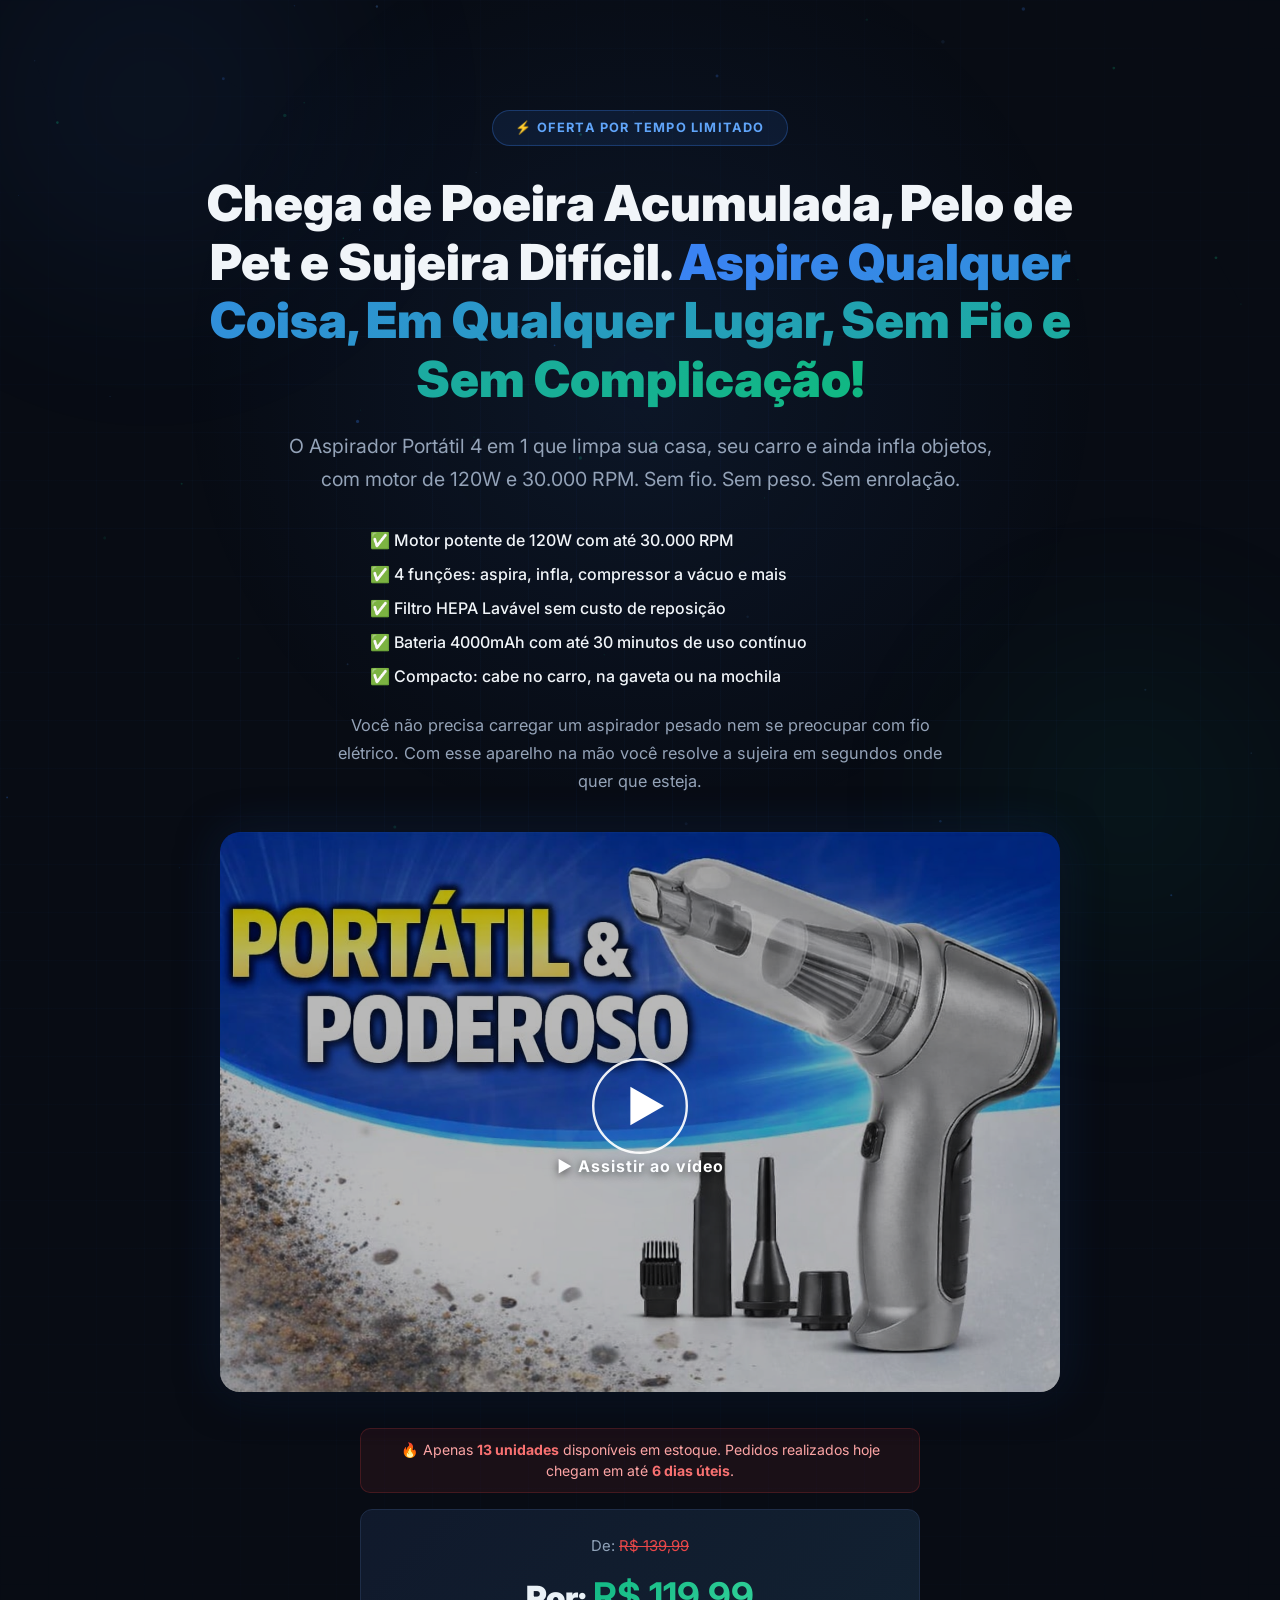
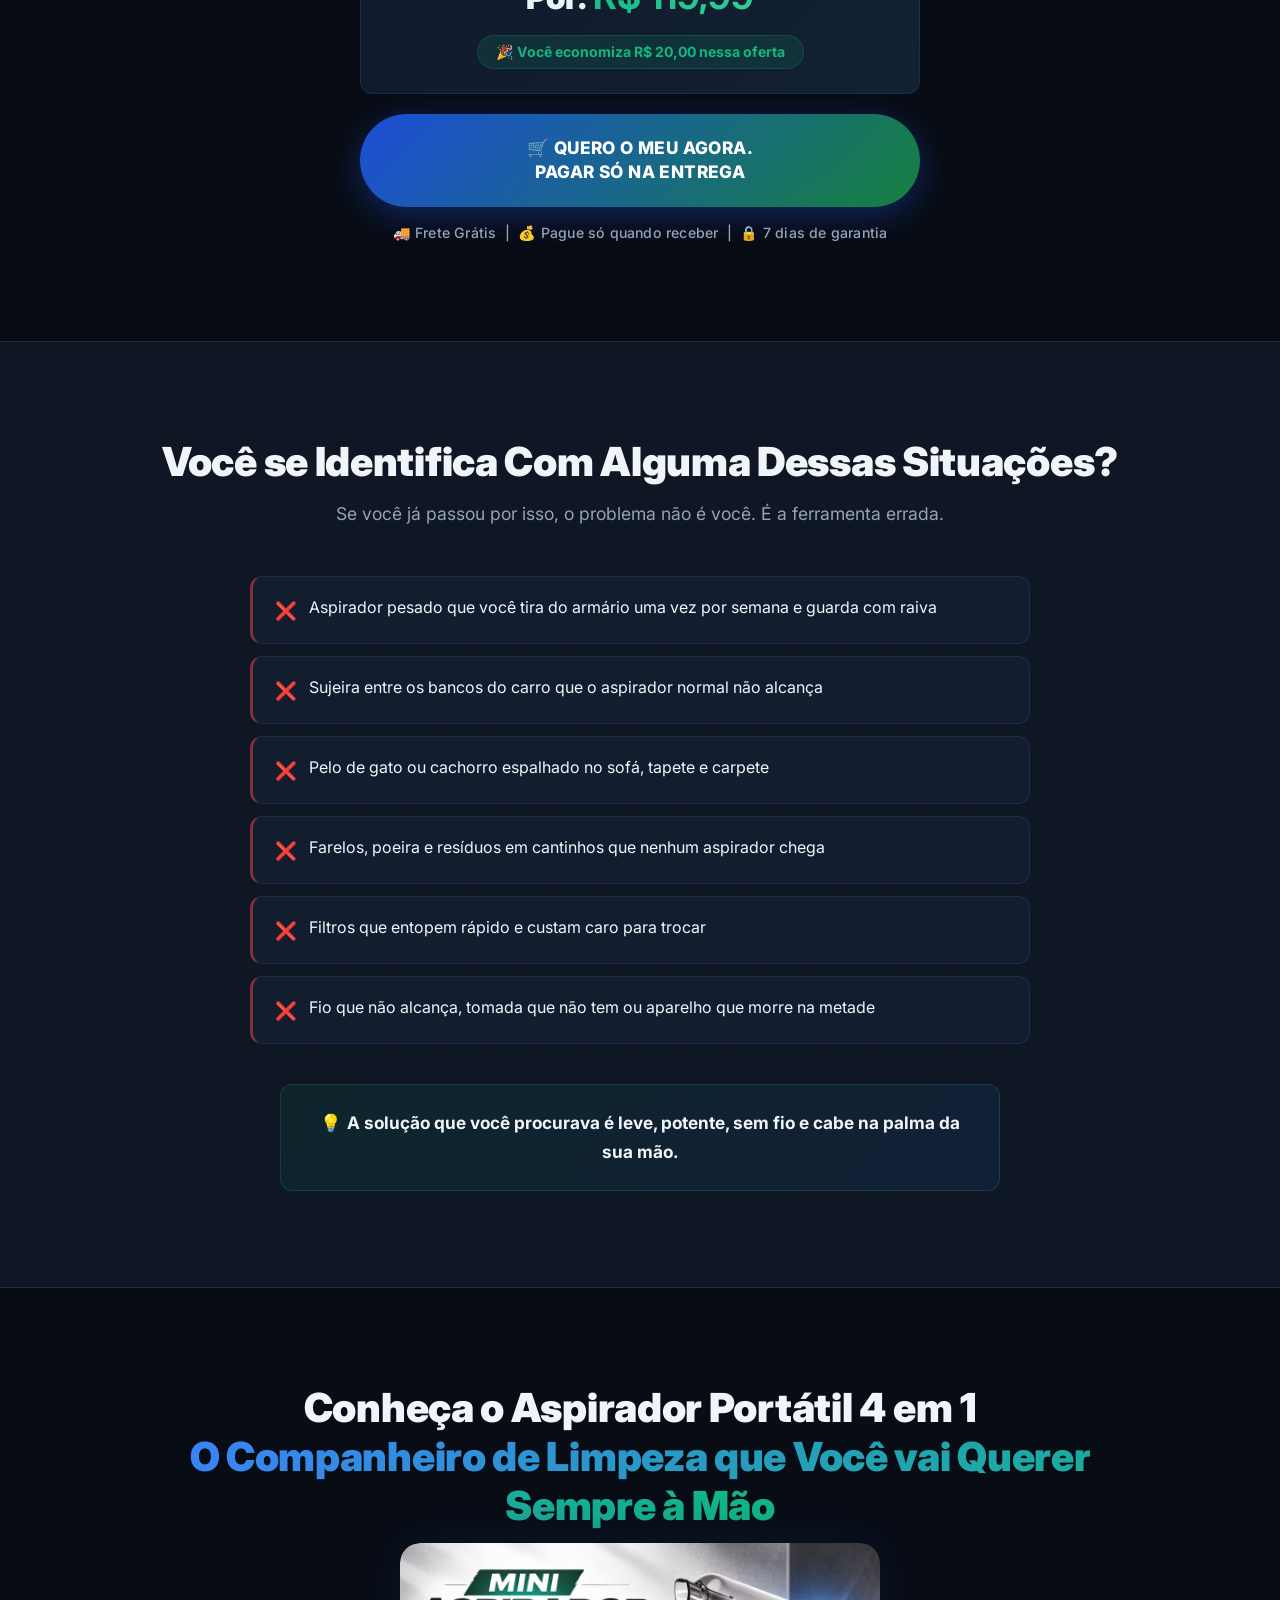
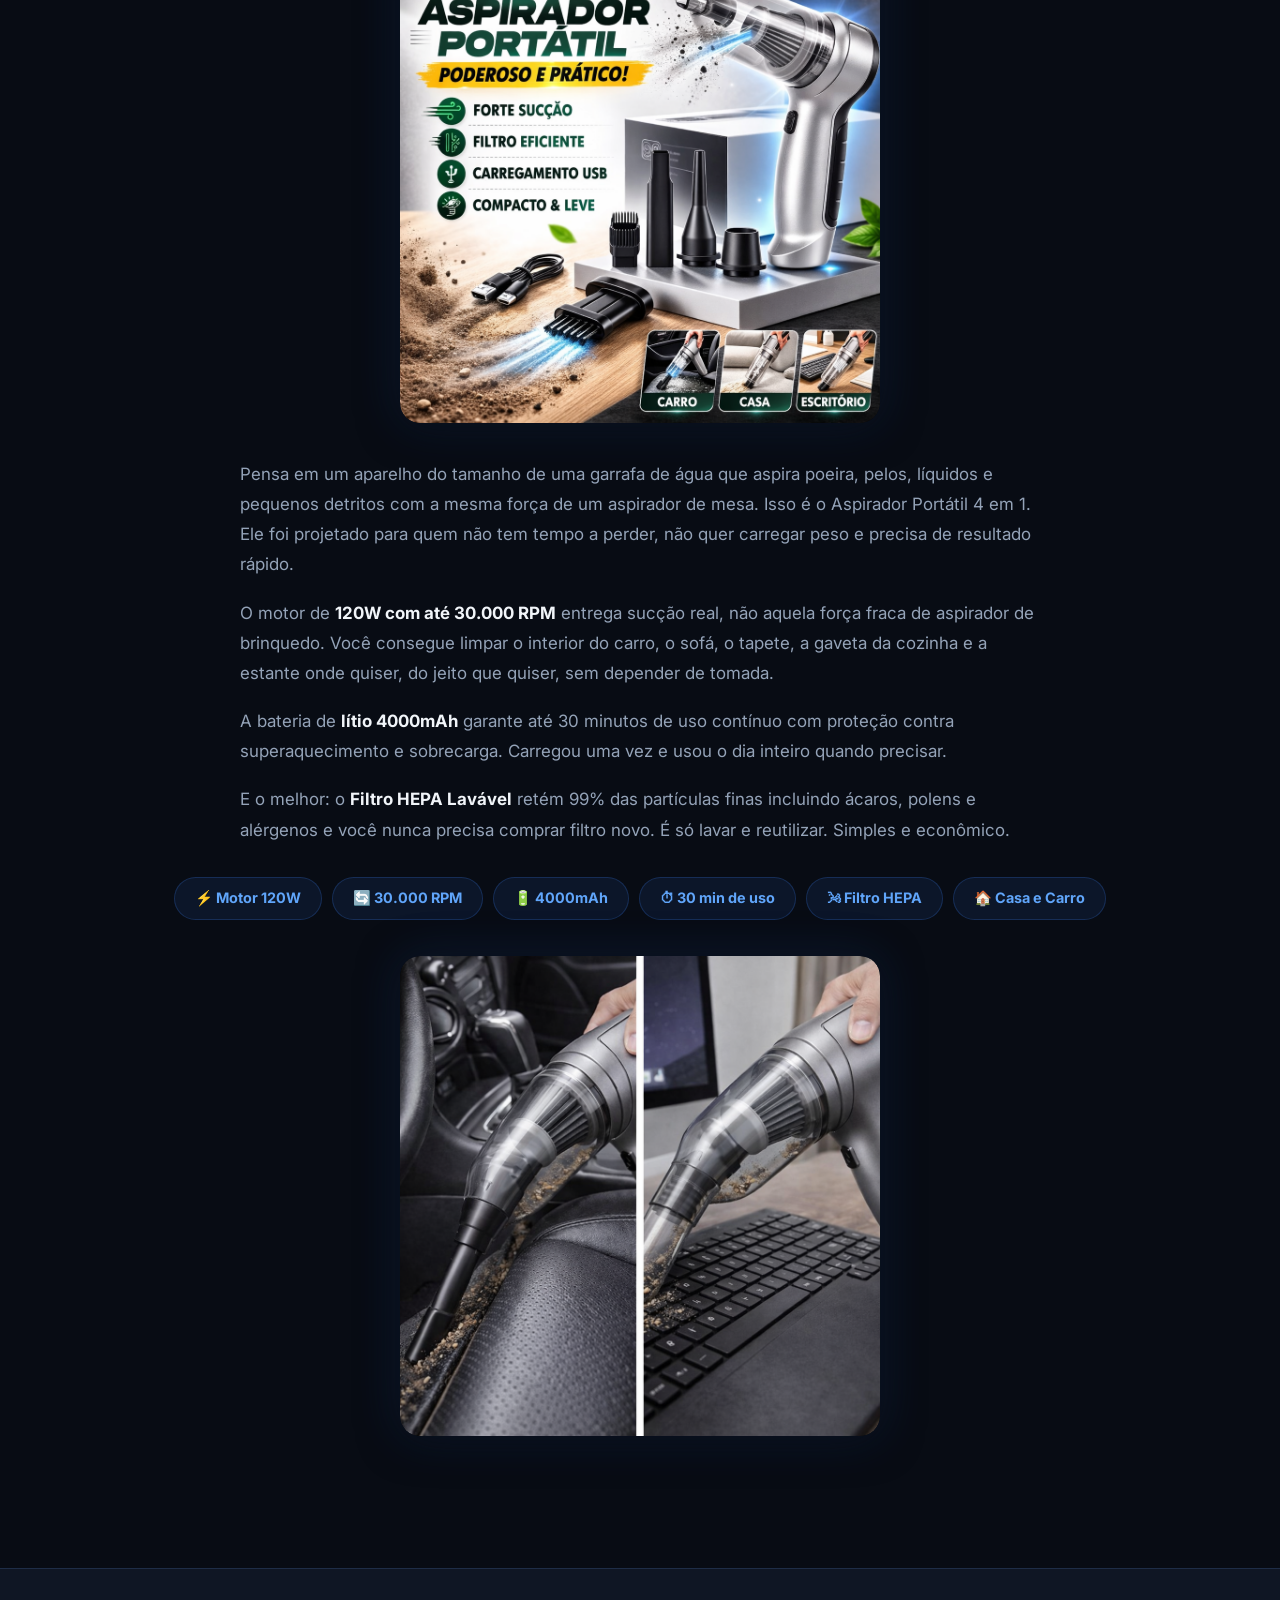
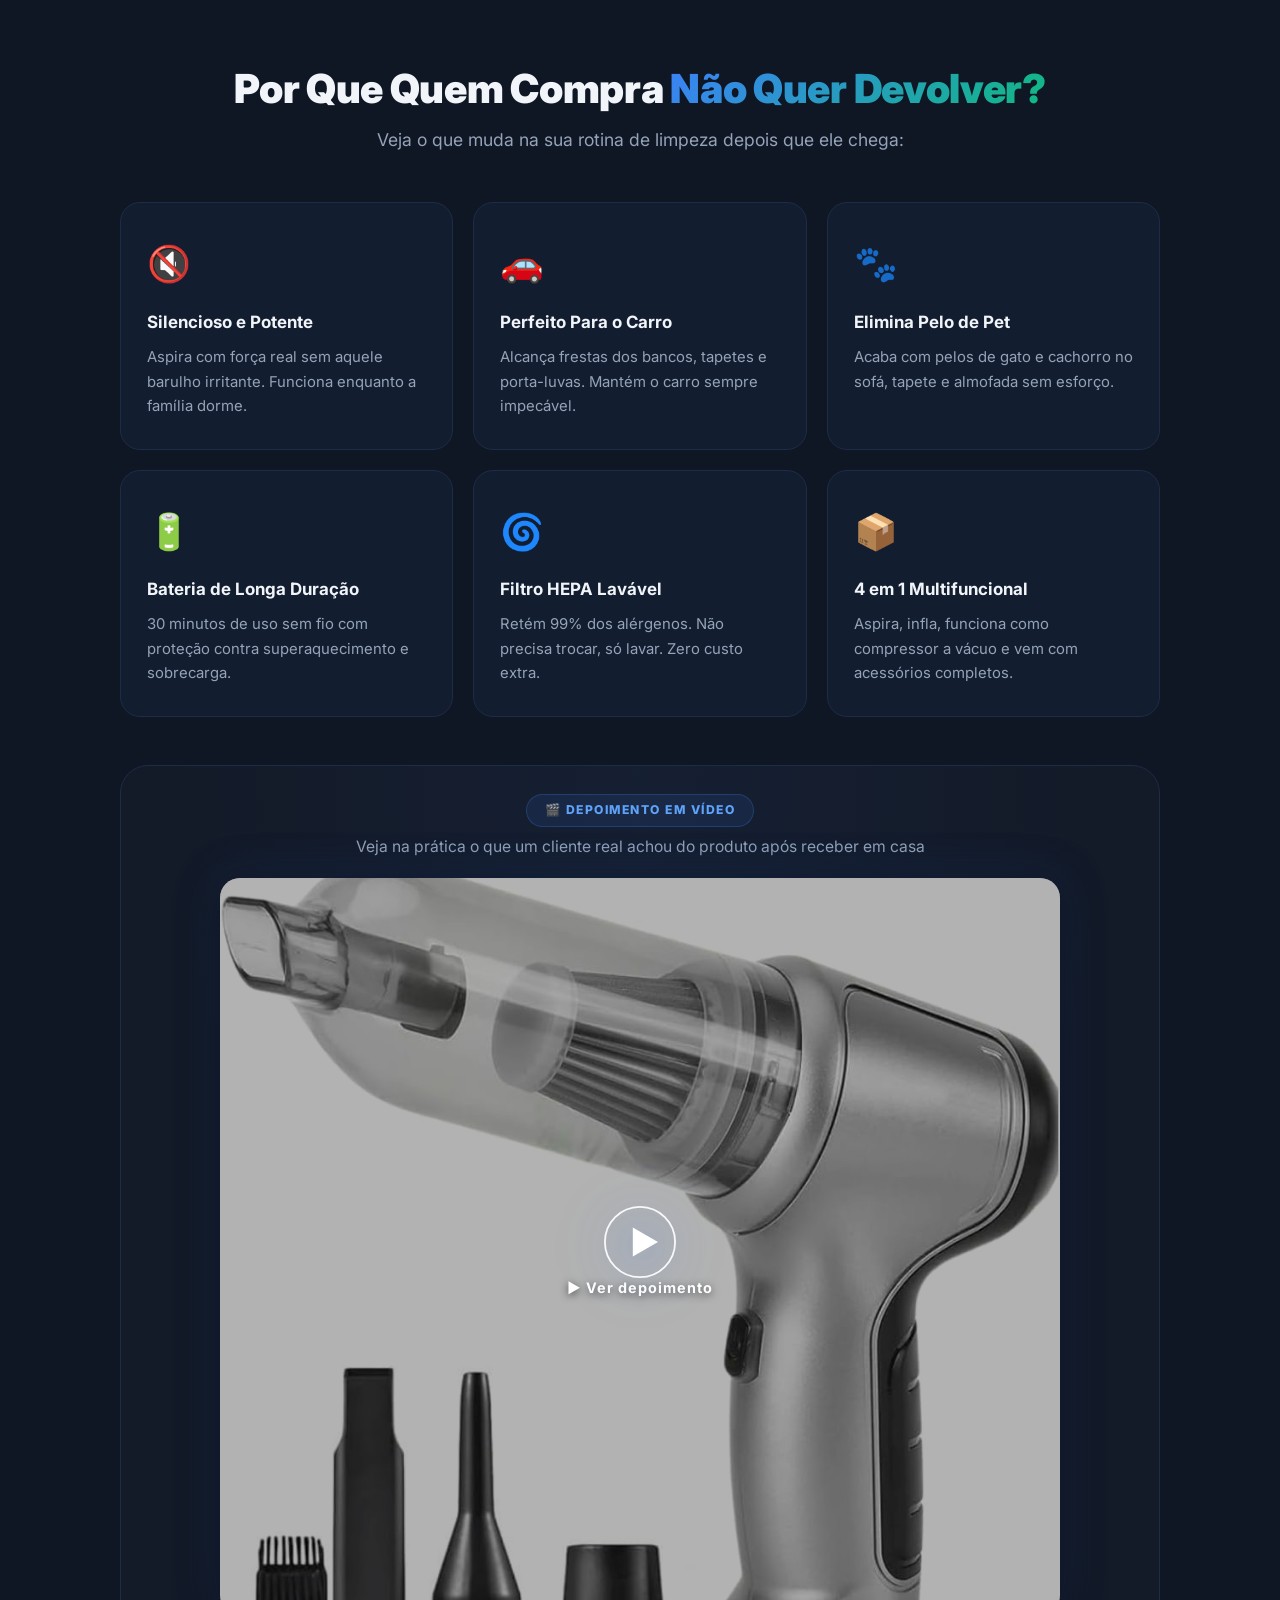
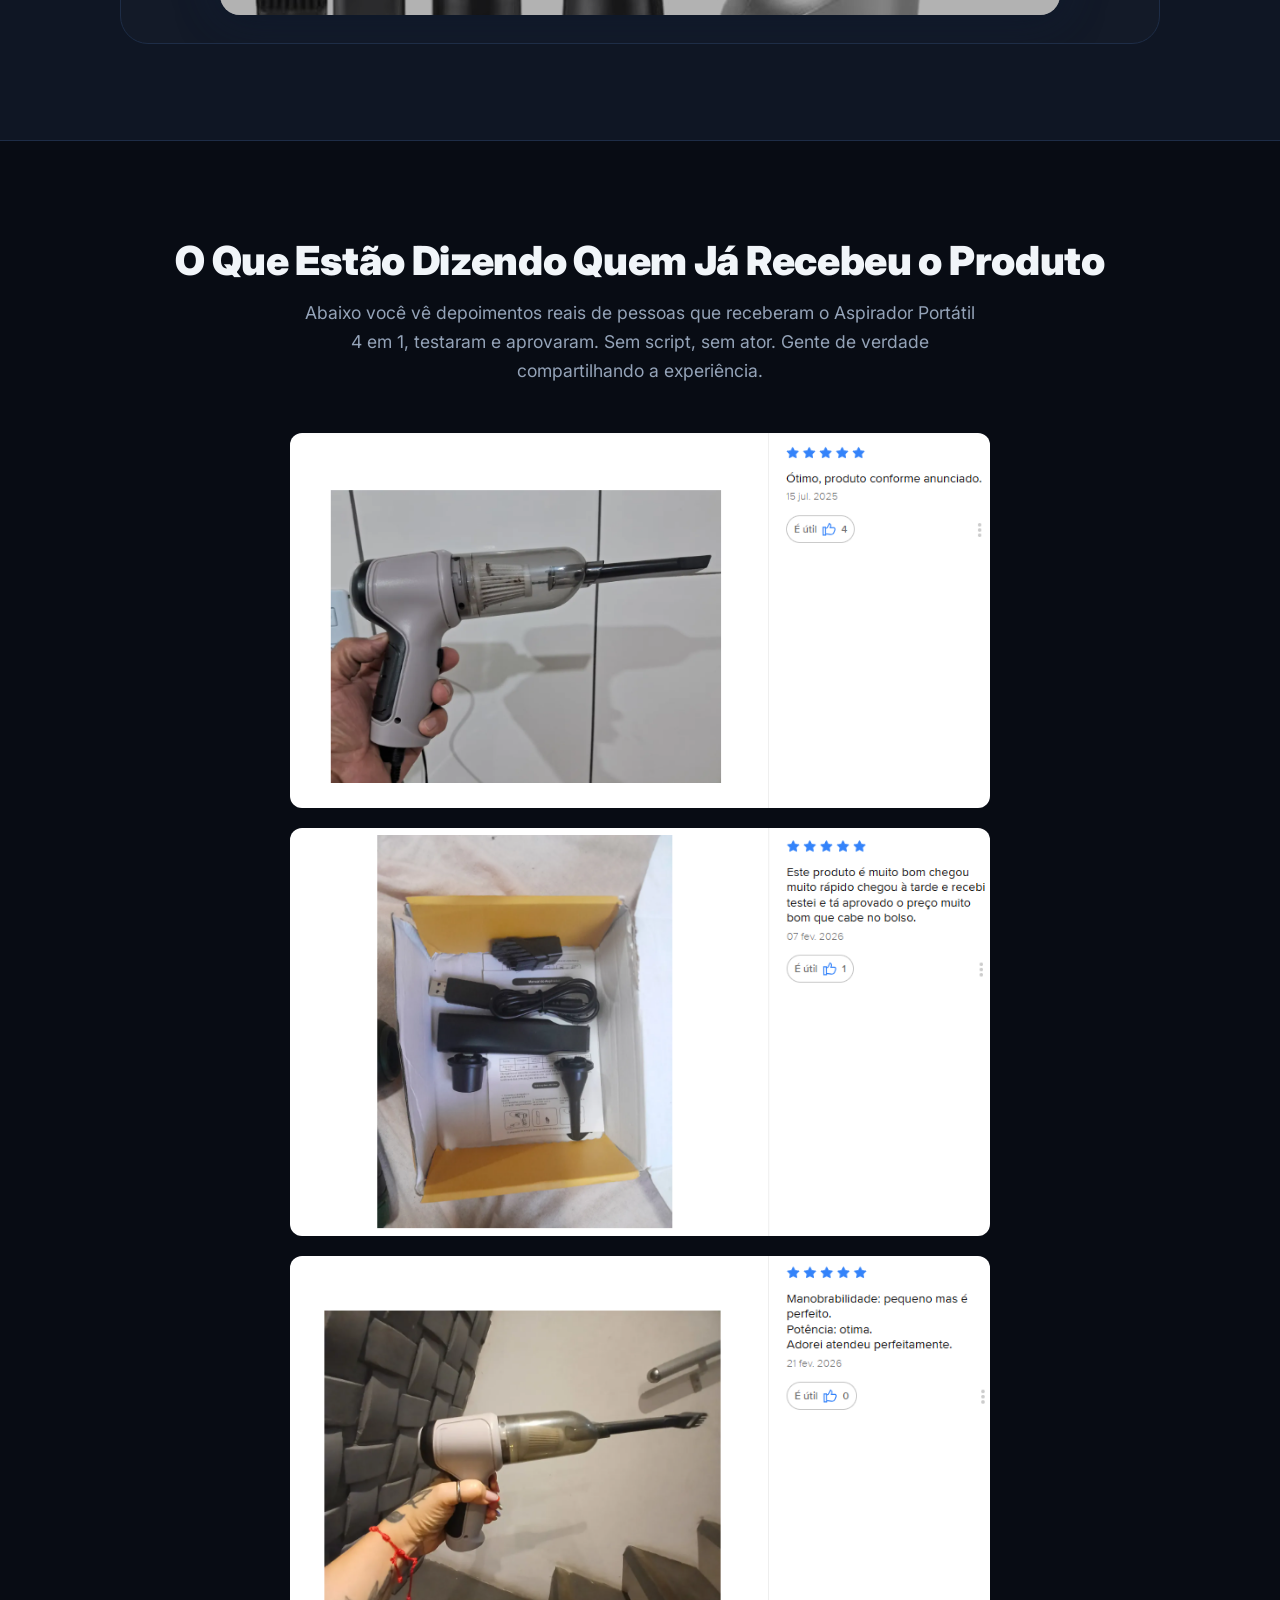
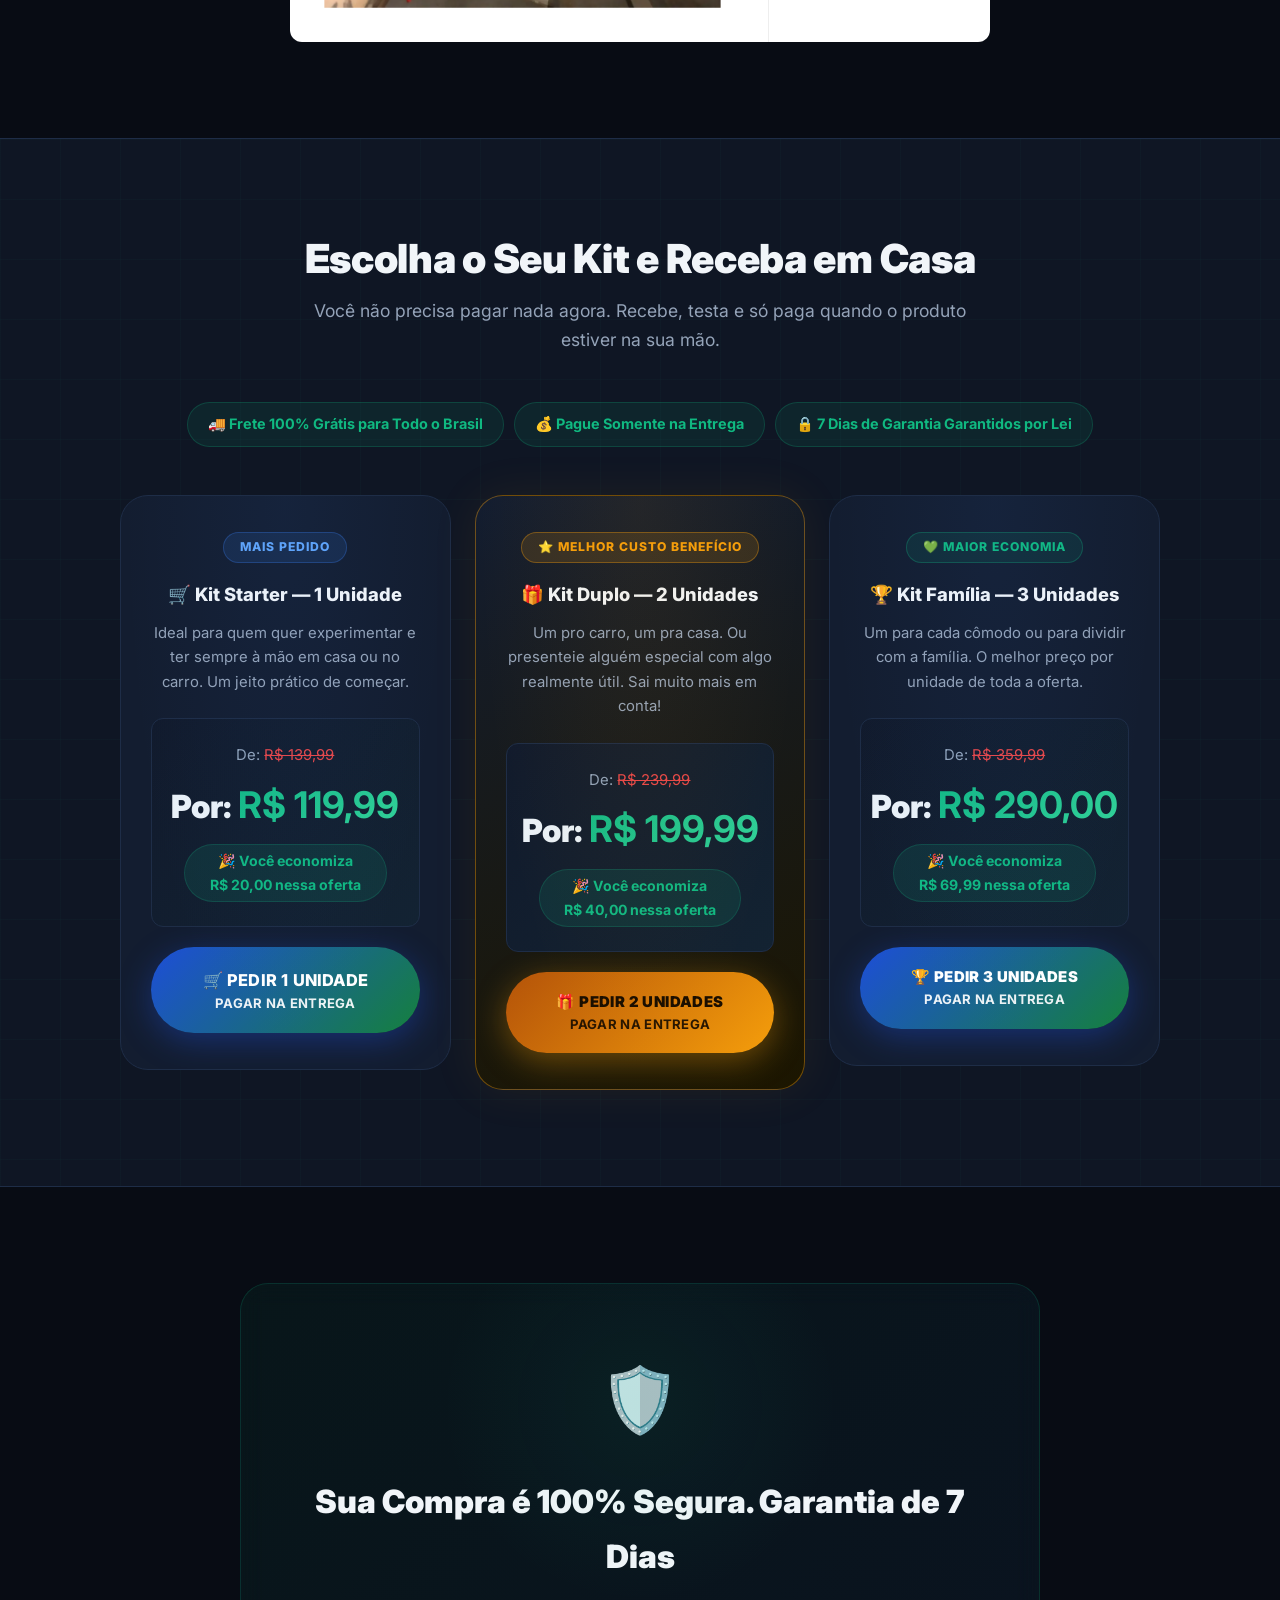
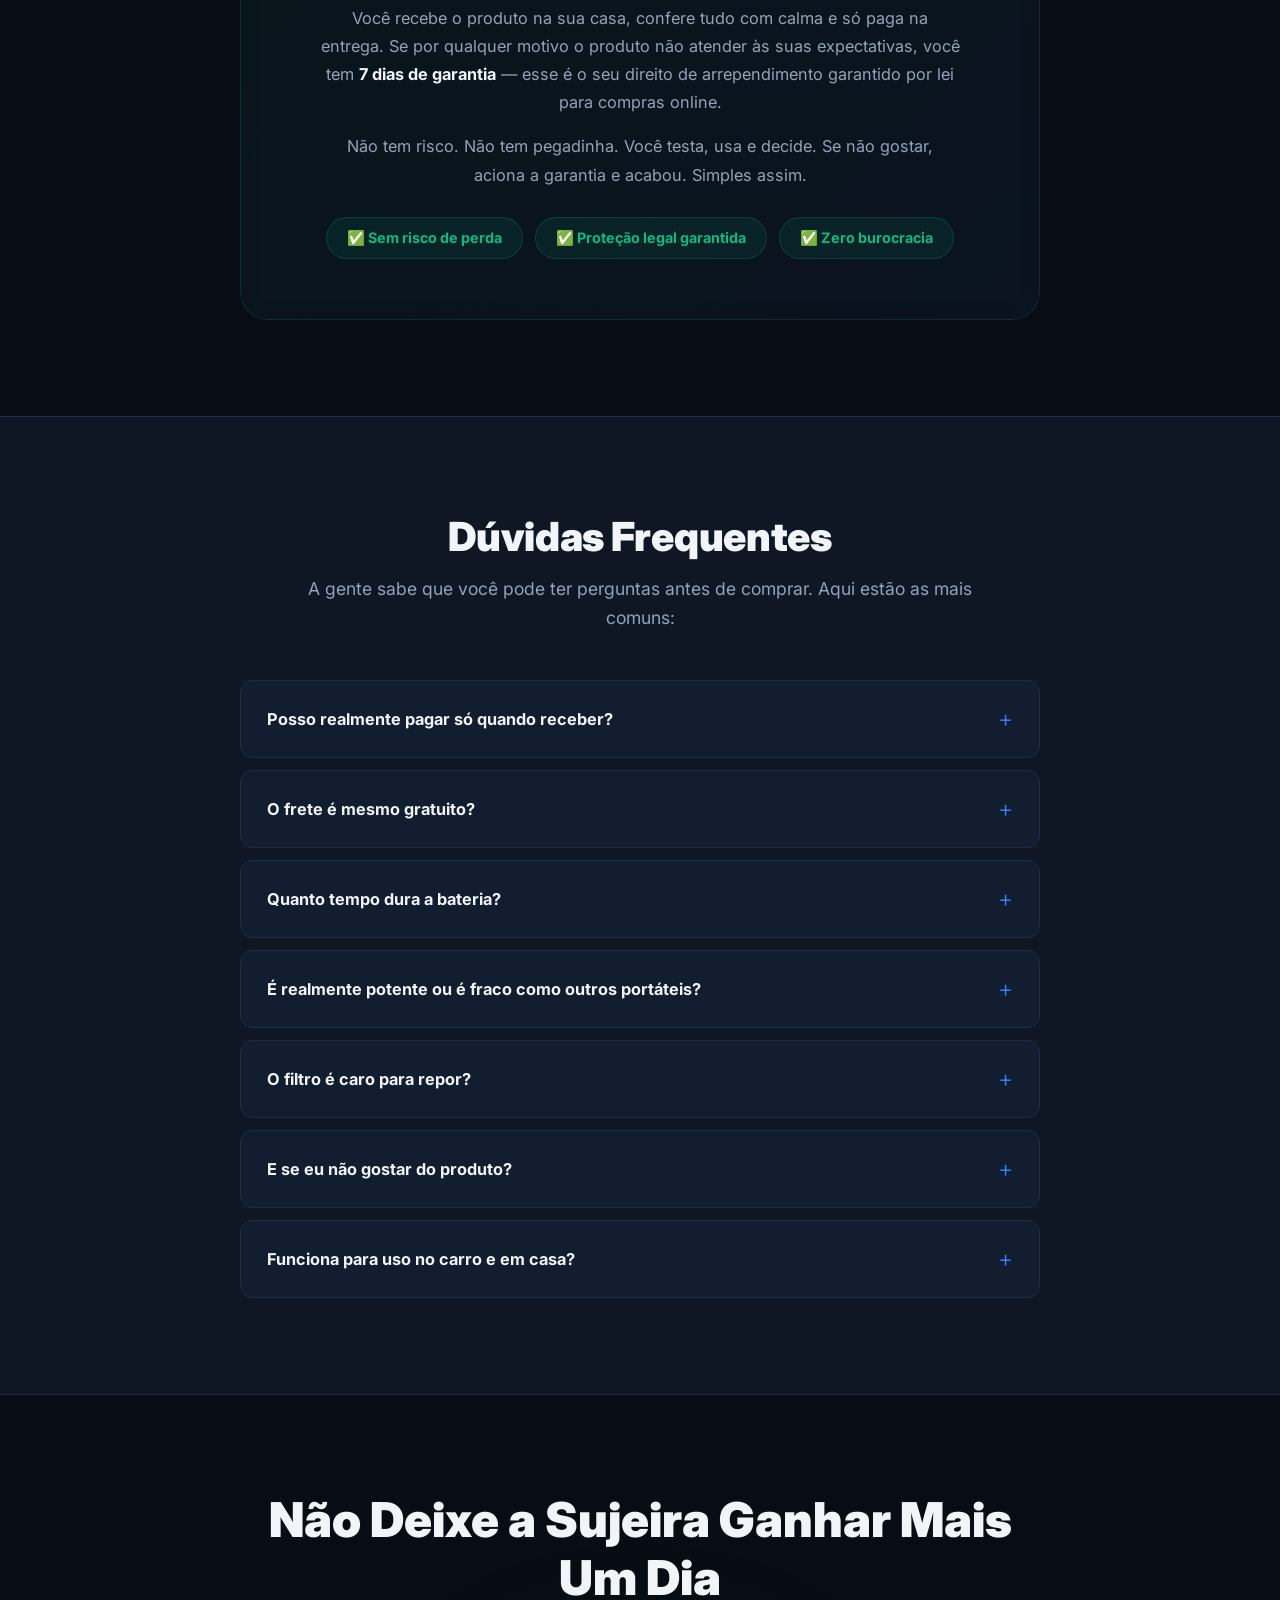
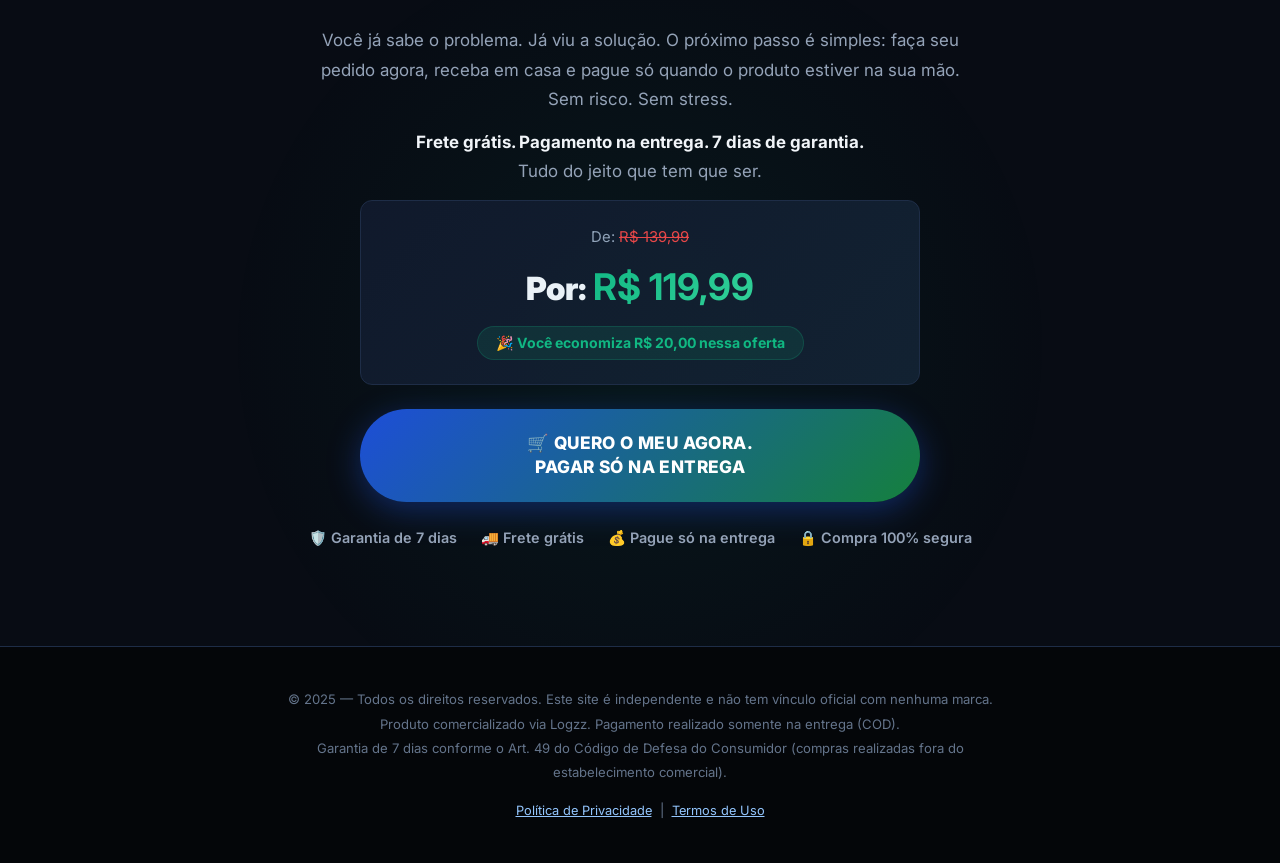
==== aspirador-portatil/index.html @ a7e35bf8 "feat: Adicionar arquivos iniciais da página de vendas" ====
﻿<!DOCTYPE html>
<html lang="pt-BR">

<head>
    <meta charset="UTF-8" />
    <meta name="viewport" content="width=device-width, initial-scale=1.0" />
    <title>Aspirador Portátil 4 em 1 | Frete Grátis + Pague na Entrega</title>
    <meta name="description"
        content="Aspirador de Pó Sem Fio Portátil 4 em 1. Motor 120W, 30.000 RPM, Filtro HEPA Lavável. Para casa e carro. Receba em casa e pague só na entrega. Frete grátis!" />
    <link rel="preconnect" href="https://fonts.googleapis.com" />
    <link rel="preconnect" href="https://fonts.gstatic.com" crossorigin />
    <link href="https://fonts.googleapis.com/css2?family=Inter:wght@400;500;600;700;800;900&display=swap"
        rel="stylesheet" />
    <link rel="stylesheet" href="style.css" />
    <style>
        /* ── PLAYER VSL ── */
        .vsl-wrapper {
            max-width: 840px;
            margin: 0 auto 36px;
            border-radius: 20px;
            overflow: hidden;
            box-shadow: 0 4px 40px rgba(0, 0, 0, 0.5), 0 0 48px rgba(59, 130, 246, 0.18);
            position: relative;
            background: #000;
        }

        .vsl-thumb {
            position: relative;
            cursor: pointer;
            display: block;
            line-height: 0;
        }

        .vsl-img {
            width: 100%;
            height: auto;
            display: block;
            transition: transform 0.4s ease, filter 0.4s ease;
        }

        .vsl-thumb:hover .vsl-img {
            transform: scale(1.015);
            filter: brightness(0.82);
        }

        .vsl-play-overlay {
            position: absolute;
            inset: 0;
            display: flex;
            flex-direction: column;
            align-items: center;
            justify-content: center;
            gap: 12px;
            background: rgba(0, 0, 0, 0.28);
            transition: background 0.3s;
        }

        .vsl-thumb:hover .vsl-play-overlay {
            background: rgba(0, 0, 0, 0.42);
        }

        .vsl-play-btn {
            width: clamp(64px, 12vw, 96px);
            height: clamp(64px, 12vw, 96px);
            filter: drop-shadow(0 4px 24px rgba(59, 130, 246, 0.6));
            animation: playpulse 2.2s ease-in-out infinite;
            transition: transform 0.25s;
        }

        .vsl-thumb:hover .vsl-play-btn {
            transform: scale(1.12);
        }

        @keyframes playpulse {

            0%,
            100% {
                filter: drop-shadow(0 4px 24px rgba(59, 130, 246, 0.55));
            }

            50% {
                filter: drop-shadow(0 4px 40px rgba(59, 130, 246, 0.9));
            }
        }

        .vsl-play-label {
            font-family: 'Inter', sans-serif;
            font-size: clamp(0.82rem, 2vw, 1rem);
            font-weight: 700;
            color: #fff;
            letter-spacing: 1px;
            text-shadow: 0 2px 8px rgba(0, 0, 0, 0.6);
        }

        .vsl-frame {
            position: relative;
            width: 100%;
            padding-top: 56.25%;
            /* 16:9 */
            background: #000;
        }

        .vsl-frame iframe {
            position: absolute;
            inset: 0;
            width: 100%;
            height: 100%;
            border: 0;
        }
    </style>
</head>

<body>

    <!-- Canvas de partículas (efeito futurista) -->
    <canvas id="particles-canvas"></canvas>

    <div class="glow-line glow-line-1"></div>
    <div class="glow-line glow-line-2"></div>

    <!-- ================================================
       SEÇÃO 1 — HERO
  ================================================ -->
    <section class="hero" id="hero">
        <div class="container">

            <div class="hero-badge">⚡ Oferta por tempo limitado</div>

            <h1 class="hero-headline">
                Chega de Poeira Acumulada, Pelo de Pet e Sujeira Difícil.
                <span class="highlight">Aspire Qualquer Coisa, Em Qualquer Lugar, Sem Fio e Sem Complicação!</span>
            </h1>

            <h2 class="hero-subheadline">
                O Aspirador Portátil 4 em 1 que limpa sua casa, seu carro e ainda infla objetos, com motor de 120W e
                30.000 RPM. Sem fio. Sem peso. Sem enrolação.
            </h2>

            <ul class="hero-bullets">
                <li>✅ Motor potente de 120W com até 30.000 RPM</li>
                <li>✅ 4 funções: aspira, infla, compressor a vácuo e mais</li>
                <li>✅ Filtro HEPA Lavável sem custo de reposição</li>
                <li>✅ Bateria 4000mAh com até 30 minutos de uso contínuo</li>
                <li>✅ Compacto: cabe no carro, na gaveta ou na mochila</li>
            </ul>

            <p class="hero-text">
                Você não precisa carregar um aspirador pesado nem se preocupar com fio elétrico. Com esse aparelho na
                mão você resolve a sujeira em segundos onde quer que esteja.
            </p>

            <!-- ▼ QUADRANTE 1 — VÍDEO DE VENDAS (VSL) -->
            <div class="vsl-wrapper" id="video-vsl">
                <div class="vsl-thumb" id="vsl-thumb" onclick="playVSL()" role="button"
                    aria-label="Assistir ao vídeo do produto">
                    <img src="imagens e videos/THUMBNAIL 01.png" alt="Aspirador Portátil 4 em 1 — Portátil e Poderoso"
                        class="vsl-img" />
                    <div class="vsl-play-overlay">
                        <div class="vsl-play-btn">
                            <svg viewBox="0 0 80 80" fill="none" xmlns="http://www.w3.org/2000/svg">
                                <circle cx="40" cy="40" r="39" stroke="white" stroke-width="2" opacity="0.92" />
                                <polygon points="32,24 60,40 32,56" fill="white" />
                            </svg>
                        </div>
                        <div class="vsl-play-label">▶ Assistir ao vídeo</div>
                    </div>
                </div>
                <div class="vsl-frame" id="vsl-frame" style="display:none;"></div>
            </div>

            <!-- Bloco de preço Hero -->
            <div class="price-block" id="price-hero">
                <div class="price-old">De: <s>R$ 139,99</s></div>
                <div class="price-current">Por: <strong>R$ 119,99</strong></div>
                <div class="price-savings">🎉 Você economiza R$ 20,00 nessa oferta</div>
            </div>

            <div class="cta-group">
                <a href="#secao-oferta" class="btn btn-primary btn-hero" id="btn-hero-1un">
                    🛒 QUERO O MEU AGORA.<br>PAGAR SÓ NA ENTREGA
                </a>
                <div class="trust-line">🚚 Frete Grátis &nbsp;|&nbsp; 💰 Pague só quando receber &nbsp;|&nbsp; 🔒 7 dias
                    de garantia</div>
            </div>

        </div>
    </section>

    <!-- ================================================
       SEÇÃO 2 — DOR
  ================================================ -->
    <section class="pain-section" id="secao-dor">
        <div class="container">
            <h2 class="section-title">Você se Identifica Com Alguma Dessas Situações?</h2>
            <p class="section-subtitle">Se você já passou por isso, o problema não é você. É a ferramenta errada.</p>

            <ul class="pain-list">
                <li><span class="pain-x">❌</span> Aspirador pesado que você tira do armário uma vez por semana e guarda
                    com raiva</li>
                <li><span class="pain-x">❌</span> Sujeira entre os bancos do carro que o aspirador normal não alcança
                </li>
                <li><span class="pain-x">❌</span> Pelo de gato ou cachorro espalhado no sofá, tapete e carpete</li>
                <li><span class="pain-x">❌</span> Farelos, poeira e resíduos em cantinhos que nenhum aspirador chega
                </li>
                <li><span class="pain-x">❌</span> Filtros que entopem rápido e custam caro para trocar</li>
                <li><span class="pain-x">❌</span> Fio que não alcança, tomada que não tem ou aparelho que morre na
                    metade</li>
            </ul>

            <div class="pain-transition">
                <p>💡 <strong>A solução que você procurava é leve, potente, sem fio e cabe na palma da sua mão.</strong>
                </p>
            </div>
        </div>
    </section>

    <!-- ================================================
       SEÇÃO 3 — APRESENTAÇÃO DO PRODUTO
  ================================================ -->
    <section class="product-section" id="secao-produto">
        <div class="container">
            <h2 class="section-title">Conheça o Aspirador Portátil 4 em 1<br><span class="highlight">O Companheiro de
                    Limpeza que Você vai Querer Sempre à Mão</span></h2>

            <!-- ▼ QUADRANTE 2 — FOTO PRINCIPAL DO PRODUTO -->
            <div id="foto-produto-principal" class="q2-wrap">
                <img src="imagens e videos/Apresentação.png" alt="Mini Aspirador Portátil 4 em 1 — Poderoso e Prático"
                    class="q2-img" />
            </div>

            <div class="product-copy">
                <p>Pensa em um aparelho do tamanho de uma garrafa de água que aspira poeira, pelos, líquidos e pequenos
                    detritos com a mesma força de um aspirador de mesa. Isso é o Aspirador Portátil 4 em 1. Ele foi
                    projetado para quem não tem tempo a perder, não quer carregar peso e precisa de resultado rápido.
                </p>
                <p>O motor de <strong>120W com até 30.000 RPM</strong> entrega sucção real, não aquela força fraca de
                    aspirador de brinquedo. Você consegue limpar o interior do carro, o sofá, o tapete, a gaveta da
                    cozinha e a estante onde quiser, do jeito que quiser, sem depender de tomada.</p>
                <p>A bateria de <strong>lítio 4000mAh</strong> garante até 30 minutos de uso contínuo com proteção
                    contra superaquecimento e sobrecarga. Carregou uma vez e usou o dia inteiro quando precisar.</p>
                <p>E o melhor: o <strong>Filtro HEPA Lavável</strong> retém 99% das partículas finas incluindo ácaros,
                    polens e alérgenos e você nunca precisa comprar filtro novo. É só lavar e reutilizar. Simples e
                    econômico.</p>

                <div class="tech-pills">
                    <div class="pill">⚡ Motor 120W</div>
                    <div class="pill">🔄 30.000 RPM</div>
                    <div class="pill">🔋 4000mAh</div>
                    <div class="pill">⏱ 30 min de uso</div>
                    <div class="pill">🌬 Filtro HEPA</div>
                    <div class="pill">🏠 Casa e Carro</div>
                </div>

                <!-- ▼ QUADRANTE 3 — FOTO LIFESTYLE -->
                <div id="foto-lifestyle" class="q2-wrap" style="margin-top:36px;">
                    <img src="imagens e videos/LIMPEZA 2.png"
                        alt="Aspirador Portátil 4 em 1 em uso — Limpeza fácil em casa e no carro" class="q2-img" />
                </div>
            </div>
        </div>
    </section>

    <!-- ================================================
       SEÇÃO 4 — BENEFÍCIOS EM CARDS
  ================================================ -->
    <section class="benefits-section" id="secao-beneficios">
        <div class="container">
            <h2 class="section-title">Por Que Quem Compra <span class="highlight">Não Quer Devolver?</span></h2>
            <p class="section-subtitle">Veja o que muda na sua rotina de limpeza depois que ele chega:</p>

            <div class="benefits-grid">
                <div class="benefit-card">
                    <div class="benefit-icon">🔇</div>
                    <h3>Silencioso e Potente</h3>
                    <p>Aspira com força real sem aquele barulho irritante. Funciona enquanto a família dorme.</p>
                </div>
                <div class="benefit-card">
                    <div class="benefit-icon">🚗</div>
                    <h3>Perfeito Para o Carro</h3>
                    <p>Alcança frestas dos bancos, tapetes e porta-luvas. Mantém o carro sempre impecável.</p>
                </div>
                <div class="benefit-card">
                    <div class="benefit-icon">🐾</div>
                    <h3>Elimina Pelo de Pet</h3>
                    <p>Acaba com pelos de gato e cachorro no sofá, tapete e almofada sem esforço.</p>
                </div>
                <div class="benefit-card">
                    <div class="benefit-icon">🔋</div>
                    <h3>Bateria de Longa Duração</h3>
                    <p>30 minutos de uso sem fio com proteção contra superaquecimento e sobrecarga.</p>
                </div>
                <div class="benefit-card">
                    <div class="benefit-icon">🌀</div>
                    <h3>Filtro HEPA Lavável</h3>
                    <p>Retém 99% dos alérgenos. Não precisa trocar, só lavar. Zero custo extra.</p>
                </div>
                <div class="benefit-card">
                    <div class="benefit-icon">📦</div>
                    <h3>4 em 1 Multifuncional</h3>
                    <p>Aspira, infla, funciona como compressor a vácuo e vem com acessórios completos.</p>
                </div>
            </div>

            <!-- ▼ QUADRANTE 4 — VÍDEO DE DEPOIMENTO DE CLIENTE -->
            <div class="depo-video-wrapper" id="depoimento-video" style="text-align:center;">
                <div class="depo-video-label"
                    style="display:flex;flex-direction:column;align-items:center;text-align:center;margin-bottom:20px;gap:8px;">
                    <span class="depo-video-tag">🎬 DEPOIMENTO EM VÍDEO</span>
                    <p style="text-align:center;margin:0;">Veja na prática o que um cliente real achou do produto após
                        receber em casa</p>
                </div>
                <!-- Depoimento em vídeo — YouTube Shorts ho_nypXlC_c -->
                <div class="depo-frame-wrap" id="depo-frame-wrap" style="padding-top:75%;">
                    <!-- Thumbnail clicável — posicionada em absolute para preencher o padding-top:56.25% -->
                    <div id="depo-thumb" onclick="playDepoVideo()"
                        style="position:absolute;inset:0;cursor:pointer;line-height:0;">
                        <img src="imagens e videos/aspirador.jpg"
                            alt="Assistir depoimento de cliente — Aspirador Portátil 4 em 1"
                            style="width:100%;height:100%;object-fit:cover;object-position:50% 30%;display:block;" />
                        <div
                            style="position:absolute;inset:0;display:flex;flex-direction:column;align-items:center;justify-content:center;gap:10px;background:rgba(0,0,0,0.30);">
                            <svg width="72" height="72" viewBox="0 0 80 80" fill="none"
                                xmlns="http://www.w3.org/2000/svg"
                                style="filter:drop-shadow(0 4px 24px rgba(59,130,246,0.7));animation:playpulse 2.2s ease-in-out infinite;">
                                <circle cx="40" cy="40" r="39" stroke="white" stroke-width="2" opacity="0.92" />
                                <polygon points="32,24 60,40 32,56" fill="white" />
                            </svg>
                            <span
                                style="font-family:'Inter',sans-serif;font-size:0.9rem;font-weight:700;color:#fff;letter-spacing:1px;text-shadow:0 2px 8px rgba(0,0,0,0.6);">▶
                                Ver depoimento</span>
                        </div>
                    </div>
                    <!-- iframe oculto até clicar -->
                    <iframe id="depo-iframe" src="" title="Depoimento de cliente — Aspirador Portátil 4 em 1"
                        allow="accelerometer; autoplay; clipboard-write; encrypted-media; gyroscope; picture-in-picture"
                        allowfullscreen
                        style="position:absolute;inset:0;width:100%;height:100%;border:0;display:none;"></iframe>
                </div>
                <script>
                    function playDepoVideo() {
                        document.getElementById('depo-thumb').style.display = 'none';
                        document.getElementById('depo-frame-wrap').style.paddingTop = '56.25%';
                        var iframe = document.getElementById('depo-iframe');
                        iframe.src = 'https://www.youtube.com/embed/ho_nypXlC_c?rel=0&modestbranding=1&playsinline=1&autoplay=1';
                        iframe.style.display = 'block';
                    }
                </script>
            </div>

        </div>
    </section>

    <!-- ================================================
       SEÇÃO 5 — PROVA SOCIAL / DEPOIMENTOS
  ================================================ -->
    <section class="testimonials-section" id="secao-depoimentos">
        <div class="container">
            <h2 class="section-title">O Que Estão Dizendo Quem Já Recebeu o Produto</h2>
            <p class="section-subtitle">Abaixo você vê depoimentos reais de pessoas que receberam o Aspirador Portátil 4
                em 1, testaram e aprovaram. Sem script, sem ator. Gente de verdade compartilhando a experiência.</p>


            <div class="testimonials-grid">

                <div id="depoimento-1" class="media-depo"
                    style="grid-column: 1 / -1; display:flex; justify-content:center;">
                    <img src="imagens e videos/depoimentos 1.png"
                        alt="Depoimento de cliente — Aspirador Portátil 4 em 1"
                        style="width:100%;max-width:700px;height:auto;display:block;border-radius:12px;" />
                </div>

                <div id="depoimento-2" class="media-depo"
                    style="grid-column: 1 / -1; display:flex; justify-content:center;">
                    <img src="imagens e videos/depoimento 2.png"
                        alt="Depoimento de cliente 2 — Aspirador Portátil 4 em 1"
                        style="width:100%;max-width:700px;height:auto;display:block;border-radius:12px;" />
                </div>

                <div id="depoimento-3" class="media-depo"
                    style="grid-column: 1 / -1; display:flex; justify-content:center;">
                    <img src="imagens e videos/depoimento 3.png"
                        alt="Depoimento de cliente 3 — Aspirador Portátil 4 em 1"
                        style="width:100%;max-width:700px;height:auto;display:block;border-radius:12px;" />
                </div>

            </div>
        </div>
    </section>

    <!-- ================================================
       SEÇÃO 6 — OFERTA E KITS
  ================================================ -->
    <section class="offer-section" id="secao-oferta">
        <div class="container">
            <h2 class="section-title">Escolha o Seu Kit e Receba em Casa</h2>
            <p class="section-subtitle">Você não precisa pagar nada agora. Recebe, testa e só paga quando o produto
                estiver na sua mão.</p>

            <div class="trust-pills">
                <div class="trust-pill">🚚 Frete 100% Grátis para Todo o Brasil</div>
                <div class="trust-pill">💰 Pague Somente na Entrega</div>
                <div class="trust-pill">🔒 7 Dias de Garantia Garantidos por Lei</div>
            </div>

            <div class="kits-grid">

                <!-- KIT 1 UNIDADE -->
                <div class="kit-card" id="kit-1">
                    <div class="kit-badge">Mais Pedido</div>
                    <h3 class="kit-title">🛒 Kit Starter — 1 Unidade</h3>
                    <p class="kit-description">Ideal para quem quer experimentar e ter sempre à mão em casa ou no carro.
                        Um jeito prático de começar.</p>
                    <div class="price-block">
                        <div class="price-old">De: <s>R$ 139,99</s></div>
                        <div class="price-current">Por: <strong>R$ 119,99</strong></div>
                        <div class="price-savings">🎉 Você economiza R$ 20,00 nessa oferta</div>
                    </div>
                    <a href="https://entrega.logzz.com.br/pay/memq4kl8r/1-unidade-100" class="btn btn-primary"
                        id="btn-kit-1">
                        <span class="btn-l1"></span>🛒 PEDIR 1 UNIDADE</span><span class="btn-l2">PAGAR NA
                            ENTREGA</span>
                    </a>
                </div>

                <!-- KIT 2 UNIDADES -->
                <div class="kit-card kit-featured" id="kit-2">
                    <div class="kit-badge badge-gold">⭐ Melhor Custo Benefício</div>
                    <h3 class="kit-title">🎁 Kit Duplo — 2 Unidades</h3>
                    <p class="kit-description">Um pro carro, um pra casa. Ou presenteie alguém especial com algo
                        realmente útil. Sai muito mais em conta!</p>
                    <div class="price-block">
                        <div class="price-old">De: <s>R$ 239,99</s></div>
                        <div class="price-current">Por: <strong>R$ 199,99</strong></div>
                        <div class="price-savings">🎉 Você economiza R$ 40,00 nessa oferta</div>
                    </div>
                    <a href="https://entrega.logzz.com.br/pay/memq4kl8r/2-unidades-19999" class="btn btn-gold"
                        id="btn-kit-2">
                        <span class="btn-l1">🎁 PEDIR 2 UNIDADES</span><span class="btn-l2">PAGAR NA ENTREGA</span>
                    </a>
                </div>

                <!-- KIT 3 UNIDADES -->
                <div class="kit-card" id="kit-3">
                    <div class="kit-badge badge-green">💚 Maior Economia</div>
                    <h3 class="kit-title">🏆 Kit Família — 3 Unidades</h3>
                    <p class="kit-description">Um para cada cômodo ou para dividir com a família. O melhor preço por
                        unidade de toda a oferta.</p>
                    <div class="price-block">
                        <div class="price-old">De: <s>R$ 359,99</s></div>
                        <div class="price-current">Por: <strong>R$ 290,00</strong></div>
                        <div class="price-savings">🎉 Você economiza R$ 69,99 nessa oferta</div>
                    </div>
                    <a href="https://entrega.logzz.com.br/pay/memq4kl8r/tavbc-3-unidades" class="btn btn-primary"
                        id="btn-kit-3">
                        <span class="btn-l1">🏆 PEDIR 3 UNIDADES</span><span class="btn-l2">PAGAR NA ENTREGA</span>
                    </a>
                </div>

            </div>
        </div>
    </section>

    <!-- ================================================
       SEÇÃO 7 — GARANTIA
  ================================================ -->
    <section class="guarantee-section" id="secao-garantia">
        <div class="container">
            <div class="guarantee-box">
                <div class="guarantee-icon">🛡️</div>
                <h2 class="guarantee-title">Sua Compra é 100% Segura. Garantia de 7 Dias</h2>
                <p class="guarantee-text">
                    Você recebe o produto na sua casa, confere tudo com calma e só paga na entrega. Se por qualquer
                    motivo o produto não atender às suas expectativas, você tem <strong>7 dias de garantia</strong> —
                    esse é o seu direito de arrependimento garantido por lei para compras online.
                </p>
                <p class="guarantee-text">
                    Não tem risco. Não tem pegadinha. Você testa, usa e decide. Se não gostar, aciona a garantia e
                    acabou. Simples assim.
                </p>
                <div class="guarantee-badges">
                    <div class="gbadge">✅ Sem risco de perda</div>
                    <div class="gbadge">✅ Proteção legal garantida</div>
                    <div class="gbadge">✅ Zero burocracia</div>
                </div>
            </div>
        </div>
    </section>

    <!-- ================================================
       SEÇÃO 8 — FAQ
  ================================================ -->
    <section class="faq-section" id="secao-faq">
        <div class="container">
            <h2 class="section-title">Dúvidas Frequentes</h2>
            <p class="section-subtitle">A gente sabe que você pode ter perguntas antes de comprar. Aqui estão as mais
                comuns:</p>

            <div class="faq-list">

                <details class="faq-item" id="faq-1">
                    <summary class="faq-question">Posso realmente pagar só quando receber?</summary>
                    <div class="faq-answer">
                        <p>Sim! O pagamento é feito somente na entrega (sistema COD). Você faz o pedido, o produto chega
                            na sua porta e você paga diretamente ao entregador. Nenhum valor é cobrado antecipadamente.
                        </p>
                    </div>
                </details>

                <details class="faq-item" id="faq-2">
                    <summary class="faq-question">O frete é mesmo gratuito?</summary>
                    <div class="faq-answer">
                        <p>Sim, frete 100% gratuito para todo o Brasil. Não importa onde você mora, Nordeste, Norte,
                            Sul, Sudeste ou Centro-Oeste, o produto chega sem nenhum custo adicional.</p>
                    </div>
                </details>

                <details class="faq-item" id="faq-3">
                    <summary class="faq-question">Quanto tempo dura a bateria?</summary>
                    <div class="faq-answer">
                        <p>A bateria de lítio 4000mAh garante até 30 minutos de uso contínuo. Para a maioria das
                            limpezas rápidas do dia a dia como carro, sofá e tapete, isso é mais do que suficiente.</p>
                    </div>
                </details>

                <details class="faq-item" id="faq-4">
                    <summary class="faq-question">É realmente potente ou é fraco como outros portáteis?</summary>
                    <div class="faq-answer">
                        <p>Esse é diferente. O motor de 120W com 30.000 RPM entrega uma sucção real. Ele foi projetado
                            para limpar, não para enfeitar. Funciona em poeira fina, pelos de pet, farelos, terra e até
                            líquidos leves.</p>
                    </div>
                </details>

                <details class="faq-item" id="faq-5">
                    <summary class="faq-question">O filtro é caro para repor?</summary>
                    <div class="faq-answer">
                        <p>Não precisa repor. O filtro HEPA é lavável. É só retirar, lavar em água corrente, deixar
                            secar e colocar de volta. Zero gasto com manutenção.</p>
                    </div>
                </details>

                <details class="faq-item" id="faq-6">
                    <summary class="faq-question">E se eu não gostar do produto?</summary>
                    <div class="faq-answer">
                        <p>Você tem 7 dias de garantia a partir do recebimento. Esse é seu direito de arrependimento
                            previsto no Código de Defesa do Consumidor para compras online. Sem burocracia e sem dor de
                            cabeça.</p>
                    </div>
                </details>

                <details class="faq-item" id="faq-7">
                    <summary class="faq-question">Funciona para uso no carro e em casa?</summary>
                    <div class="faq-answer">
                        <p>Sim! Esse é exatamente o diferencial. Ele é compacto e leve o suficiente para manter dentro
                            do carro e potente o bastante para limpar a casa. Um aparelho, múltiplos usos.</p>
                    </div>
                </details>

            </div>
        </div>
    </section>

    <!-- ================================================
       SEÇÃO 9 — CTA FINAL
  ================================================ -->
    <section class="final-cta-section" id="secao-cta-final">
        <div class="container">
            <h2 class="cta-title">Não Deixe a Sujeira Ganhar Mais Um Dia</h2>
            <p class="cta-text">
                Você já sabe o problema. Já viu a solução. O próximo passo é simples: faça seu pedido agora, receba em
                casa e pague só quando o produto estiver na sua mão. Sem risco. Sem stress.
            </p>
            <p class="cta-text">
                <strong>Frete grátis. Pagamento na entrega. 7 dias de garantia.</strong><br>Tudo do jeito que tem que
                ser.
            </p>

            <div class="price-block price-block-final">
                <div class="price-old">De: <s>R$ 139,99</s></div>
                <div class="price-current">Por: <strong>R$ 119,99</strong></div>
                <div class="price-savings">🎉 Você economiza R$ 20,00 nessa oferta</div>
            </div>

            <a href="#secao-oferta" class="btn btn-primary btn-final" id="btn-cta-final">
                🛒 QUERO O MEU AGORA.<br>PAGAR SÓ NA ENTREGA
            </a>

            <div class="final-trust">
                <span>🛡️ Garantia de 7 dias</span>
                <span>🚚 Frete grátis</span>
                <span>💰 Pague só na entrega</span>
                <span>🔒 Compra 100% segura</span>
            </div>
        </div>
    </section>

    <!-- ================================================
       RODAPÉ
  ================================================ -->
    <footer class="footer" id="rodape">
        <div class="container">
            <p>© 2025 — Todos os direitos reservados. Este site é independente e não tem vínculo oficial com nenhuma
                marca.</p>
            <p>Produto comercializado via Logzz. Pagamento realizado somente na entrega (COD).</p>
            <p>Garantia de 7 dias conforme o Art. 49 do Código de Defesa do Consumidor (compras realizadas fora do
                estabelecimento comercial).</p>
            <p style="margin-top:14px;">
                <a href="#" onclick="abrirModal('modal-privacidade');return false;"
                    style="color:#93c5fd;text-decoration:underline;font-size:0.8rem;">Política de Privacidade</a>
                &nbsp;|&nbsp;
                <a href="#" onclick="abrirModal('modal-termos');return false;"
                    style="color:#93c5fd;text-decoration:underline;font-size:0.8rem;">Termos de Uso</a>
            </p>
        </div>
    </footer>

    <!-- ================================================
         MODAL — POLÍTICA DE PRIVACIDADE
    ================================================ -->
    <div id="modal-privacidade"
        style="display:none;position:fixed;inset:0;z-index:9999;background:rgba(0,0,0,0.75);overflow-y:auto;">
        <div
            style="max-width:720px;margin:40px auto;background:#0d1117;border:1px solid rgba(59,130,246,0.25);border-radius:16px;padding:40px 36px;position:relative;color:#cbd5e1;">
            <button onclick="fecharModal('modal-privacidade')"
                style="position:absolute;top:16px;right:20px;background:none;border:none;color:#94a3b8;font-size:1.6rem;cursor:pointer;line-height:1;">✕</button>
            <h2 style="color:#fff;font-size:1.4rem;font-weight:900;margin-bottom:24px;">🔒 Política de Privacidade</h2>

            <p style="margin-bottom:12px;"><strong style="color:#fff;">Última atualização:</strong> março de 2025</p>

            <p style="margin-bottom:16px;">Esta Política de Privacidade descreve como coletamos, usamos e protegemos as
                informações dos visitantes deste site.</p>

            <h3 style="color:#e2e8f0;font-size:1rem;margin:20px 0 8px;">1. Informações Coletadas</h3>
            <p style="margin-bottom:12px;">Podemos coletar informações como nome, endereço de entrega e telefone
                fornecidos no momento do pedido para viabilizar a entrega e o contato. Não coletamos dados de cartão de
                crédito, pois o pagamento é realizado integralmente na entrega.</p>

            <h3 style="color:#e2e8f0;font-size:1rem;margin:20px 0 8px;">2. Uso das Informações</h3>
            <p style="margin-bottom:12px;">As informações coletadas são utilizadas exclusivamente para: processar e
                entregar pedidos; entrar em contato sobre o status da entrega; e cumprir obrigações legais.</p>

            <h3 style="color:#e2e8f0;font-size:1rem;margin:20px 0 8px;">3. Compartilhamento de Dados</h3>
            <p style="margin-bottom:12px;">Seus dados não são vendidos a terceiros. Podemos compartilhá-los com empresas
                de logística e entrega estritamente na medida necessária para concluir o pedido.</p>

            <h3 style="color:#e2e8f0;font-size:1rem;margin:20px 0 8px;">4. Cookies</h3>
            <p style="margin-bottom:12px;">Este site pode utilizar cookies para melhorar a experiência de navegação e
                medir o desempenho de anúncios. Você pode desativar cookies nas configurações do seu navegador.</p>

            <h3 style="color:#e2e8f0;font-size:1rem;margin:20px 0 8px;">5. Seus Direitos (LGPD)</h3>
            <p style="margin-bottom:12px;">De acordo com a Lei Geral de Proteção de Dados (Lei nº 13.709/2018), você tem
                direito a acessar, corrigir ou solicitar a exclusão de seus dados pessoais. Para exercer esses direitos,
                entre em contato conosco.</p>

            <h3 style="color:#e2e8f0;font-size:1rem;margin:20px 0 8px;">6. Segurança</h3>
            <p style="margin-bottom:12px;">Adotamos medidas técnicas adequadas para proteger suas informações contra
                acesso não autorizado, perda ou divulgação indevida.</p>

            <h3 style="color:#e2e8f0;font-size:1rem;margin:20px 0 8px;">7. Alterações</h3>
            <p style="margin-bottom:24px;">Esta política pode ser atualizada periodicamente. Recomendamos revisitá-la
                regularmente.</p>

            <button onclick="fecharModal('modal-privacidade')"
                style="background:linear-gradient(135deg,#3b82f6,#1d4ed8);color:#fff;border:none;border-radius:8px;padding:10px 28px;font-size:0.9rem;font-weight:700;cursor:pointer;">Fechar</button>
        </div>
    </div>

    <!-- ================================================
         MODAL — TERMOS DE USO
    ================================================ -->
    <div id="modal-termos"
        style="display:none;position:fixed;inset:0;z-index:9999;background:rgba(0,0,0,0.75);overflow-y:auto;">
        <div
            style="max-width:720px;margin:40px auto;background:#0d1117;border:1px solid rgba(59,130,246,0.25);border-radius:16px;padding:40px 36px;position:relative;color:#cbd5e1;">
            <button onclick="fecharModal('modal-termos')"
                style="position:absolute;top:16px;right:20px;background:none;border:none;color:#94a3b8;font-size:1.6rem;cursor:pointer;line-height:1;">✕</button>
            <h2 style="color:#fff;font-size:1.4rem;font-weight:900;margin-bottom:24px;">📋 Termos de Uso</h2>

            <p style="margin-bottom:12px;"><strong style="color:#fff;">Última atualização:</strong> março de 2025</p>

            <p style="margin-bottom:16px;">Ao acessar e utilizar este site, você concorda com os Termos de Uso descritos
                abaixo. Leia atentamente antes de realizar qualquer pedido.</p>

            <h3 style="color:#e2e8f0;font-size:1rem;margin:20px 0 8px;">1. Sobre o Site</h3>
            <p style="margin-bottom:12px;">Este é um site de vendas independente, sem vínculo oficial com fabricantes.
                Os produtos são comercializados por parceiros logísticos e entregues diretamente ao consumidor.</p>

            <h3 style="color:#e2e8f0;font-size:1rem;margin:20px 0 8px;">2. Processo de Compra</h3>
            <p style="margin-bottom:12px;">Ao realizar um pedido, você confirma que as informações fornecidas (nome,
                endereço, telefone) são verdadeiras. O pagamento é realizado <strong style="color:#fff;">exclusivamente
                    na entrega</strong> — nenhum valor é cobrado antecipadamente.</p>

            <h3 style="color:#e2e8f0;font-size:1rem;margin:20px 0 8px;">3. Prazo e Entrega</h3>
            <p style="margin-bottom:12px;">O prazo de entrega varia de acordo com a região. Envios são realizados para
                todo o Brasil. O cliente será contatado para confirmação do pedido antes do envio.</p>

            <h3 style="color:#e2e8f0;font-size:1rem;margin:20px 0 8px;">4. Direito de Arrependimento e Garantia</h3>
            <p style="margin-bottom:12px;">Conforme o Art. 49 do Código de Defesa do Consumidor, o consumidor tem
                <strong style="color:#fff;">7 dias</strong> a partir do recebimento do produto para exercer o direito de
                arrependimento, sem necessidade de justificativa, com devolução integral do valor pago.
            </p>

            <h3 style="color:#e2e8f0;font-size:1rem;margin:20px 0 8px;">5. Responsabilidades</h3>
            <p style="margin-bottom:12px;">Este site não se responsabiliza por atrasos causados por transportadoras,
                eventos de força maior ou informações de entrega incorretas fornecidas pelo cliente.</p>

            <h3 style="color:#e2e8f0;font-size:1rem;margin:20px 0 8px;">6. Propriedade Intelectual</h3>
            <p style="margin-bottom:12px;">Todo o conteúdo deste site (textos, imagens, layout) é protegido. É proibida
                a reprodução sem autorização expressa.</p>

            <h3 style="color:#e2e8f0;font-size:1rem;margin:20px 0 8px;">7. Foro</h3>
            <p style="margin-bottom:24px;">Fica eleito o foro da comarca do consumidor para dirimir eventuais conflitos
                decorrentes destes termos, conforme legislação brasileira aplicável.</p>

            <button onclick="fecharModal('modal-termos')"
                style="background:linear-gradient(135deg,#3b82f6,#1d4ed8);color:#fff;border:none;border-radius:8px;padding:10px 28px;font-size:0.9rem;font-weight:700;cursor:pointer;">Fechar</button>
        </div>
    </div>

    <script>
        function abrirModal(id) {
            document.getElementById(id).style.display = 'block';
            document.body.style.overflow = 'hidden';
        }
        function fecharModal(id) {
            document.getElementById(id).style.display = 'none';
            document.body.style.overflow = '';
        }
        // Fechar ao clicar fora do conteúdo
        document.querySelectorAll('[id^="modal-"]').forEach(function (modal) {
            modal.addEventListener('click', function (e) {
                if (e.target === modal) fecharModal(modal.id);
            });
        });
    </script>

    <script src="script.js"></script>
</body>

</html>
---- aspirador-portatil/style.css ----
/* =================================================
   ASPIRADOR PORTÁTIL 4 em 1 — Landing Page Premium
   Design: Dark Futurista · Azul + Verde + Glow
   ================================================= */

/* ---------- RESET & BASE ---------- */
*,
*::before,
*::after {
    box-sizing: border-box;
    margin: 0;
    padding: 0;
}

:root {
    --bg-dark: #080c14;
    --bg-card: #0f1624;
    --bg-card2: #131d30;
    --accent-blue: #3b82f6;
    --accent-blue-lt: #60a5fa;
    --accent-green: #10b981;
    --accent-gold: #f59e0b;
    --accent-red: #ef4444;
    --text-white: #f1f5f9;
    --text-muted: #94a3b8;
    --text-subtle: #64748b;
    --border: #1e2d47;
    --border-glow: rgba(59, 130, 246, 0.35);
    --r-md: 12px;
    --r-lg: 20px;
    --r-xl: 28px;
    --shadow: 0 4px 40px rgba(0, 0, 0, 0.5);
    --glow-b: 0 0 48px rgba(59, 130, 246, 0.18);
    --glow-g: 0 0 48px rgba(16, 185, 129, 0.16);

    /* Espaçamentos de seção */
    --sec-pad: clamp(56px, 8vw, 96px) 0;
}

html {
    scroll-behavior: smooth;
}

body {
    font-family: 'Inter', sans-serif;
    background: var(--bg-dark);
    color: var(--text-white);
    line-height: 1.72;
    overflow-x: hidden;
    /* CORREÇÃO: sem hifenação automática */
    hyphens: none;
    -webkit-hyphens: none;
    word-break: normal;
    overflow-wrap: break-word;
}

img {
    max-width: 100%;
    height: auto;
    display: block;
}

/* ---------- CANVAS DE PARTÍCULAS ---------- */
#particles-canvas {
    position: fixed;
    top: 0;
    left: 0;
    width: 100%;
    height: 100%;
    pointer-events: none;
    z-index: 0;
    opacity: 0.45;
}

/* ---------- LINHAS DE LUZ DECORATIVAS ---------- */
.glow-line {
    position: fixed;
    pointer-events: none;
    z-index: 0;
    border-radius: 50%;
    filter: blur(80px);
    opacity: 0.08;
    animation: linefloat 12s ease-in-out infinite alternate;
}

.glow-line-1 {
    width: 600px;
    height: 600px;
    background: radial-gradient(circle, #3b82f6, transparent 70%);
    top: -200px;
    left: -150px;
}

.glow-line-2 {
    width: 500px;
    height: 500px;
    background: radial-gradient(circle, #10b981, transparent 70%);
    bottom: -150px;
    right: -100px;
    animation-delay: -6s;
}

@keyframes linefloat {
    0% {
        transform: translate(0, 0);
    }

    100% {
        transform: translate(40px, 30px);
    }
}

/* ---------- CONTAINER ---------- */
.container {
    position: relative;
    z-index: 1;
    width: 100%;
    max-width: 1120px;
    margin: 0 auto;
    padding: 0 clamp(16px, 5vw, 40px);
}

/* ---------- TIPOGRAFIA RESPONSIVA ---------- */
.highlight {
    background: linear-gradient(135deg, var(--accent-blue), var(--accent-green));
    -webkit-background-clip: text;
    -webkit-text-fill-color: transparent;
    background-clip: text;
}

.section-title {
    font-size: clamp(1.55rem, 3.8vw, 2.5rem);
    font-weight: 900;
    text-align: center;
    margin-bottom: 12px;
    line-height: 1.22;
    letter-spacing: -0.3px;
}

.section-subtitle {
    text-align: center;
    color: var(--text-muted);
    font-size: clamp(0.95rem, 2vw, 1.1rem);
    max-width: 680px;
    margin: 0 auto 48px;
    line-height: 1.65;
}

/* ---------- BOTÕES ---------- */
.btn {
    display: block;
    width: 100%;
    max-width: 560px;
    margin: 0 auto;
    padding: clamp(16px, 3vw, 20px) clamp(24px, 4vw, 44px);
    border-radius: 50px;
    font-size: clamp(0.88rem, 2vw, 1.02rem);
    font-weight: 800;
    text-decoration: none;
    text-align: center;
    letter-spacing: 0.4px;
    cursor: pointer;
    transition: transform 0.25s ease, box-shadow 0.25s ease;
    line-height: 1.4;
    white-space: normal;
    word-break: normal;
}

.btn-primary {
    background: linear-gradient(135deg, #1d4ed8 0%, #15803d 100%);
    color: #fff;
    box-shadow: 0 8px 32px rgba(29, 78, 216, 0.4), 0 0 0 0 rgba(29, 78, 216, 0.2);
    animation: pulse-btn 2.8s ease-in-out infinite;
}

.btn-primary:hover {
    transform: translateY(-3px) scale(1.015);
    box-shadow: 0 16px 48px rgba(29, 78, 216, 0.55);
}

.btn-gold {
    background: linear-gradient(135deg, #b45309 0%, #f59e0b 100%);
    color: #1a0e00;
    font-weight: 900;
    box-shadow: 0 8px 32px rgba(245, 158, 11, 0.38);
    animation: pulse-btn-gold 2.8s ease-in-out infinite;
}

.btn-gold:hover {
    transform: translateY(-3px) scale(1.015);
    box-shadow: 0 16px 48px rgba(245, 158, 11, 0.55);
}

@keyframes pulse-btn {

    0%,
    100% {
        box-shadow: 0 8px 32px rgba(29, 78, 216, 0.4), 0 0 0 0 rgba(29, 78, 216, 0.15);
    }

    50% {
        box-shadow: 0 8px 48px rgba(29, 78, 216, 0.6), 0 0 0 8px rgba(29, 78, 216, 0.07);
    }
}

@keyframes pulse-btn-gold {

    0%,
    100% {
        box-shadow: 0 8px 32px rgba(245, 158, 11, 0.38);
    }

    50% {
        box-shadow: 0 8px 48px rgba(245, 158, 11, 0.58), 0 0 0 8px rgba(245, 158, 11, 0.07);
    }
}

/* ---------- BLOCO DE PREÇO ---------- */
.price-block {
    background: linear-gradient(135deg, rgba(15, 22, 36, 0.95), rgba(19, 29, 48, 0.95));
    border: 1px solid var(--border);
    border-radius: var(--r-md);
    padding: clamp(16px, 3vw, 24px) clamp(20px, 4vw, 32px);
    margin: 0 auto 20px;
    max-width: 560px;
    text-align: center;
    position: relative;
    overflow: hidden;
}

.price-block::before {
    content: '';
    position: absolute;
    inset: 0;
    background: linear-gradient(135deg, rgba(59, 130, 246, 0.04), rgba(16, 185, 129, 0.04));
    pointer-events: none;
}

.price-old {
    color: var(--text-muted);
    font-size: 0.93rem;
    margin-bottom: 4px;
}

.price-old s {
    color: var(--accent-red);
    text-decoration: line-through;
}

.price-current {
    font-size: clamp(1.6rem, 4vw, 2rem);
    font-weight: 900;
    color: var(--text-white);
    margin-bottom: 8px;
    white-space: nowrap;
    display: flex;
    align-items: baseline;
    justify-content: center;
    gap: 6px;
}

.price-current strong {
    background: linear-gradient(135deg, var(--accent-green), #34d399);
    -webkit-background-clip: text;
    -webkit-text-fill-color: transparent;
    background-clip: text;
    font-size: clamp(1.8rem, 4.5vw, 2.3rem);
    white-space: nowrap;
}

.price-savings {
    display: inline-block;
    font-size: 0.88rem;
    font-weight: 700;
    background: rgba(16, 185, 129, 0.12);
    color: var(--accent-green);
    border-radius: 50px;
    padding: 4px 18px;
    border: 1px solid rgba(16, 185, 129, 0.2);
}

/* ---------- HERO ---------- */
.hero {
    padding: clamp(64px, 10vw, 110px) 0 clamp(64px, 8vw, 96px);
    text-align: center;
    position: relative;
}

/* Halo radial atrás do hero */
.hero::before {
    content: '';
    position: absolute;
    top: -120px;
    left: 50%;
    transform: translateX(-50%);
    width: min(1000px, 150vw);
    height: min(1000px, 150vw);
    background: radial-gradient(ellipse, rgba(59, 130, 246, 0.09) 0%, transparent 65%);
    pointer-events: none;
    z-index: 0;
}

/* Linha de grade futurista no fundo do hero */
.hero::after {
    content: '';
    position: absolute;
    inset: 0;
    background-image:
        linear-gradient(rgba(59, 130, 246, 0.035) 1px, transparent 1px),
        linear-gradient(90deg, rgba(59, 130, 246, 0.035) 1px, transparent 1px);
    background-size: 48px 48px;
    pointer-events: none;
    z-index: 0;
    mask-image: radial-gradient(ellipse 80% 60% at 50% 40%, black 30%, transparent 100%);
    -webkit-mask-image: radial-gradient(ellipse 80% 60% at 50% 40%, black 30%, transparent 100%);
}

.hero-badge {
    display: inline-flex;
    align-items: center;
    gap: 6px;
    background: rgba(59, 130, 246, 0.1);
    border: 1px solid rgba(59, 130, 246, 0.3);
    color: var(--accent-blue-lt);
    padding: 6px 22px;
    border-radius: 50px;
    font-size: 0.8rem;
    font-weight: 700;
    letter-spacing: 1.2px;
    text-transform: uppercase;
    margin-bottom: 28px;
    animation: badgepulse 3s ease-in-out infinite;
}

@keyframes badgepulse {

    0%,
    100% {
        box-shadow: 0 0 0 0 rgba(59, 130, 246, 0.15);
    }

    50% {
        box-shadow: 0 0 0 8px rgba(59, 130, 246, 0);
    }
}

.hero-headline {
    font-size: clamp(1.85rem, 5.5vw, 3.1rem);
    font-weight: 900;
    line-height: 1.18;
    margin-bottom: 22px;
    max-width: 880px;
    margin-left: auto;
    margin-right: auto;
}

.hero-subheadline {
    font-size: clamp(1rem, 2.4vw, 1.22rem);
    color: var(--text-muted);
    font-weight: 400;
    margin-bottom: 32px;
    max-width: 720px;
    margin-left: auto;
    margin-right: auto;
    line-height: 1.7;
}

.hero-bullets {
    list-style: none;
    display: flex;
    flex-direction: column;
    gap: 10px;
    margin: 0 auto 24px;
    max-width: 540px;
    text-align: left;
}

.hero-bullets li {
    font-size: clamp(0.9rem, 2vw, 1rem);
    font-weight: 500;
    color: var(--text-white);
    display: flex;
    align-items: flex-start;
    gap: 10px;
    line-height: 1.5;
}

.hero-text {
    color: var(--text-muted);
    font-size: clamp(0.93rem, 2vw, 1.02rem);
    max-width: 620px;
    margin: 0 auto 36px;
    line-height: 1.7;
}

/* Placeholder de vídeo */
.media-placeholder.media-video {
    aspect-ratio: 16 / 9;
    max-width: 840px;
    margin: 0 auto 36px;
    background: linear-gradient(135deg, #070e1c, #0d1a35);
    border: 2px dashed rgba(59, 130, 246, 0.45);
    border-radius: var(--r-lg);
    box-shadow: var(--shadow), var(--glow-b);
    transition: border-color 0.3s, box-shadow 0.3s;
}

.media-placeholder.media-video:hover {
    border-color: rgba(59, 130, 246, 0.85);
    box-shadow: var(--shadow), 0 0 72px rgba(59, 130, 246, 0.28);
}

.cta-group {
    display: flex;
    flex-direction: column;
    align-items: center;
    gap: 14px;
}

.btn-hero {
    font-size: clamp(0.9rem, 2.2vw, 1.08rem);
    padding: clamp(17px, 3vw, 22px) clamp(28px, 5vw, 52px);
}

.btn-final {
    font-size: clamp(0.9rem, 2.2vw, 1.08rem);
    padding: clamp(17px, 3vw, 22px) clamp(28px, 5vw, 52px);
    margin-bottom: 24px;
}

.trust-line {
    font-size: clamp(0.78rem, 1.6vw, 0.88rem);
    color: var(--text-muted);
    font-weight: 500;
    letter-spacing: 0.2px;
}

/* ---------- SEÇÃO DOR ---------- */
.pain-section {
    padding: var(--sec-pad);
    background: var(--bg-card);
    border-top: 1px solid var(--border);
    border-bottom: 1px solid var(--border);
    position: relative;
    overflow: hidden;
}

.pain-section::before {
    content: '';
    position: absolute;
    top: 0;
    left: 0;
    right: 0;
    bottom: 0;
    background: repeating-linear-gradient(-45deg,
            transparent,
            transparent 32px,
            rgba(239, 68, 68, 0.015) 32px,
            rgba(239, 68, 68, 0.015) 33px);
    pointer-events: none;
}

.pain-list {
    list-style: none;
    display: flex;
    flex-direction: column;
    gap: 12px;
    margin: 0 auto 40px;
    max-width: 780px;
}

.pain-list li {
    background: var(--bg-card2);
    border: 1px solid var(--border);
    border-left: 3px solid rgba(239, 68, 68, 0.5);
    border-radius: var(--r-md);
    padding: clamp(14px, 2.5vw, 18px) clamp(16px, 3vw, 22px);
    display: flex;
    align-items: flex-start;
    gap: 12px;
    font-size: clamp(0.9rem, 2vw, 1rem);
    line-height: 1.6;
    transition: border-color 0.3s, transform 0.25s;
}

.pain-list li:hover {
    border-left-color: var(--accent-red);
    transform: translateX(4px);
}

.pain-x {
    font-size: 1.1rem;
    flex-shrink: 0;
    margin-top: 2px;
}

.pain-transition {
    background: linear-gradient(135deg, rgba(16, 185, 129, 0.09), rgba(59, 130, 246, 0.09));
    border: 1px solid rgba(16, 185, 129, 0.22);
    border-radius: var(--r-md);
    padding: clamp(18px, 3vw, 24px) clamp(20px, 4vw, 32px);
    text-align: center;
    max-width: 720px;
    margin: 0 auto;
    font-size: clamp(0.95rem, 2vw, 1.08rem);
    color: var(--text-white);
    line-height: 1.65;
    backdrop-filter: blur(8px);
}

/* ---------- SEÇÃO PRODUTO ---------- */
.product-section {
    padding: var(--sec-pad);
    position: relative;
}

.product-copy p {
    color: var(--text-muted);
    margin-bottom: 18px;
    font-size: clamp(0.95rem, 2vw, 1.06rem);
    max-width: 800px;
    margin-left: auto;
    margin-right: auto;
    line-height: 1.78;
}

.product-copy p strong {
    color: var(--text-white);
}

.tech-pills {
    display: flex;
    flex-wrap: wrap;
    gap: 10px;
    justify-content: center;
    margin-top: 32px;
}

.pill {
    background: rgba(59, 130, 246, 0.09);
    border: 1px solid rgba(59, 130, 246, 0.22);
    color: var(--accent-blue-lt);
    padding: 8px 20px;
    border-radius: 50px;
    font-size: clamp(0.78rem, 1.6vw, 0.9rem);
    font-weight: 700;
    transition: all 0.25s;
    cursor: default;
}

.pill:hover {
    background: rgba(59, 130, 246, 0.2);
    transform: translateY(-2px);
    box-shadow: 0 4px 16px rgba(59, 130, 246, 0.2);
}

/* ---------- SEÇÃO BENEFÍCIOS ---------- */
.benefits-section {
    padding: var(--sec-pad);
    background: var(--bg-card);
    border-top: 1px solid var(--border);
    border-bottom: 1px solid var(--border);
}

.benefits-grid {
    display: grid;
    grid-template-columns: repeat(3, 1fr);
    gap: 20px;
    margin-bottom: 48px;
}

.benefit-card {
    background: var(--bg-card2);
    border: 1px solid var(--border);
    border-radius: var(--r-lg);
    padding: clamp(22px, 3vw, 30px) clamp(18px, 2.5vw, 26px);
    transition: all 0.3s ease;
    position: relative;
    overflow: hidden;
}

.benefit-card::before {
    content: '';
    position: absolute;
    top: 0;
    left: 0;
    right: 0;
    height: 3px;
    background: linear-gradient(90deg, var(--accent-blue), var(--accent-green));
    transform: scaleX(0);
    transform-origin: left;
    transition: transform 0.35s;
}

.benefit-card::after {
    content: '';
    position: absolute;
    inset: 0;
    background: radial-gradient(circle at 30% 30%, rgba(59, 130, 246, 0.04), transparent 60%);
    pointer-events: none;
    opacity: 0;
    transition: opacity 0.3s;
}

.benefit-card:hover {
    border-color: var(--border-glow);
    transform: translateY(-5px);
    box-shadow: var(--shadow), var(--glow-b);
}

.benefit-card:hover::before {
    transform: scaleX(1);
}

.benefit-card:hover::after {
    opacity: 1;
}

.benefit-icon {
    font-size: 2.2rem;
    margin-bottom: 14px;
}

.benefit-card h3 {
    font-size: clamp(0.95rem, 1.8vw, 1.06rem);
    font-weight: 700;
    margin-bottom: 8px;
}

.benefit-card p {
    color: var(--text-muted);
    font-size: clamp(0.85rem, 1.6vw, 0.93rem);
    line-height: 1.65;
}

/* ---------- SEÇÃO DEPOIMENTOS ---------- */
.testimonials-section {
    padding: var(--sec-pad);
}

.testimonials-grid {
    display: grid;
    grid-template-columns: repeat(3, 1fr);
    gap: 20px;
}

/* ---------- SEÇÃO OFERTA ---------- */
.offer-section {
    padding: var(--sec-pad);
    background: var(--bg-card);
    border-top: 1px solid var(--border);
    border-bottom: 1px solid var(--border);
    position: relative;
    overflow: hidden;
}

/* Grade sutil no fundo */
.offer-section::before {
    content: '';
    position: absolute;
    inset: 0;
    background-image:
        linear-gradient(rgba(16, 185, 129, 0.03) 1px, transparent 1px),
        linear-gradient(90deg, rgba(16, 185, 129, 0.03) 1px, transparent 1px);
    background-size: 60px 60px;
    pointer-events: none;
}

.trust-pills {
    display: flex;
    flex-wrap: wrap;
    gap: 10px;
    justify-content: center;
    margin-bottom: 48px;
}

.trust-pill {
    background: rgba(16, 185, 129, 0.09);
    border: 1px solid rgba(16, 185, 129, 0.22);
    color: var(--accent-green);
    padding: 9px 20px;
    border-radius: 50px;
    font-size: clamp(0.78rem, 1.6vw, 0.9rem);
    font-weight: 700;
    white-space: nowrap;
}

.kits-grid {
    display: grid;
    grid-template-columns: repeat(3, 1fr);
    gap: 24px;
    align-items: start;
}

.kit-card {
    background: var(--bg-card2);
    border: 1px solid var(--border);
    border-radius: var(--r-xl);
    padding: clamp(24px, 3.5vw, 36px) clamp(20px, 3vw, 30px);
    text-align: center;
    position: relative;
    transition: all 0.3s;
    overflow: hidden;
}

.kit-card::after {
    content: '';
    position: absolute;
    inset: 0;
    background: radial-gradient(ellipse at 50% 0%, rgba(59, 130, 246, 0.06), transparent 70%);
    pointer-events: none;
}

.kit-card:hover {
    transform: translateY(-5px);
    box-shadow: var(--shadow), var(--glow-b);
}

.kit-featured {
    border-color: rgba(245, 158, 11, 0.4);
    background: linear-gradient(160deg, #131d30, #1c1600);
    box-shadow: 0 0 48px rgba(245, 158, 11, 0.08);
}

.kit-featured::after {
    background: radial-gradient(ellipse at 50% 0%, rgba(245, 158, 11, 0.07), transparent 70%);
}

.kit-badge {
    display: inline-block;
    background: rgba(59, 130, 246, 0.13);
    border: 1px solid rgba(59, 130, 246, 0.28);
    color: var(--accent-blue-lt);
    padding: 4px 16px;
    border-radius: 50px;
    font-size: 0.76rem;
    font-weight: 800;
    text-transform: uppercase;
    letter-spacing: 1px;
    margin-bottom: 16px;
}

.badge-gold {
    background: rgba(245, 158, 11, 0.14);
    border-color: rgba(245, 158, 11, 0.35);
    color: var(--accent-gold);
}

.badge-green {
    background: rgba(16, 185, 129, 0.11);
    border-color: rgba(16, 185, 129, 0.28);
    color: var(--accent-green);
}

.kit-title {
    font-size: clamp(1rem, 2vw, 1.15rem);
    font-weight: 800;
    margin-bottom: 10px;
}

.kit-description {
    color: var(--text-muted);
    font-size: clamp(0.85rem, 1.6vw, 0.93rem);
    margin-bottom: 24px;
    line-height: 1.65;
}

/* ---------- SEÇÃO GARANTIA ---------- */
.guarantee-section {
    padding: var(--sec-pad);
}

.guarantee-box {
    background: linear-gradient(135deg, rgba(16, 185, 129, 0.06), rgba(59, 130, 246, 0.06));
    border: 1px solid rgba(16, 185, 129, 0.18);
    border-radius: var(--r-xl);
    padding: clamp(36px, 6vw, 60px) clamp(24px, 5vw, 56px);
    text-align: center;
    max-width: 800px;
    margin: 0 auto;
    position: relative;
    overflow: hidden;
    backdrop-filter: blur(12px);
}

.guarantee-box::before {
    content: '';
    position: absolute;
    top: -80px;
    left: 50%;
    transform: translateX(-50%);
    width: 400px;
    height: 400px;
    background: radial-gradient(circle, rgba(16, 185, 129, 0.07), transparent 70%);
    pointer-events: none;
}

.guarantee-icon {
    font-size: clamp(2.8rem, 6vw, 4rem);
    margin-bottom: 20px;
}

.guarantee-title {
    font-size: clamp(1.35rem, 3.2vw, 2rem);
    font-weight: 900;
    margin-bottom: 20px;
}

.guarantee-text {
    color: var(--text-muted);
    font-size: clamp(0.93rem, 1.9vw, 1.02rem);
    margin-bottom: 16px;
    max-width: 640px;
    margin-left: auto;
    margin-right: auto;
    line-height: 1.72;
}

.guarantee-text strong {
    color: var(--text-white);
}

.guarantee-badges {
    display: flex;
    flex-wrap: wrap;
    gap: 12px;
    justify-content: center;
    margin-top: 28px;
}

.gbadge {
    background: rgba(16, 185, 129, 0.09);
    border: 1px solid rgba(16, 185, 129, 0.22);
    color: var(--accent-green);
    padding: 8px 20px;
    border-radius: 50px;
    font-size: clamp(0.78rem, 1.6vw, 0.9rem);
    font-weight: 700;
}

/* ---------- SEÇÃO FAQ ---------- */
.faq-section {
    padding: var(--sec-pad);
    background: var(--bg-card);
    border-top: 1px solid var(--border);
    border-bottom: 1px solid var(--border);
}

.faq-list {
    max-width: 800px;
    margin: 0 auto;
    display: flex;
    flex-direction: column;
    gap: 12px;
}

.faq-item {
    background: var(--bg-card2);
    border: 1px solid var(--border);
    border-radius: var(--r-md);
    overflow: hidden;
    transition: border-color 0.3s, box-shadow 0.3s;
}

.faq-item[open] {
    border-color: var(--border-glow);
    box-shadow: 0 0 24px rgba(59, 130, 246, 0.08);
}

.faq-question {
    list-style: none;
    padding: clamp(16px, 2.5vw, 20px) clamp(18px, 3vw, 26px);
    font-weight: 700;
    font-size: clamp(0.9rem, 1.9vw, 1.02rem);
    cursor: pointer;
    display: flex;
    justify-content: space-between;
    align-items: center;
    gap: 12px;
    transition: color 0.3s;
    line-height: 1.5;
}

.faq-question::-webkit-details-marker {
    display: none;
}

.faq-question:hover {
    color: var(--accent-blue-lt);
}

.faq-question::after {
    content: '+';
    font-size: 1.5rem;
    font-weight: 300;
    color: var(--accent-blue);
    transition: transform 0.3s;
    flex-shrink: 0;
}

.faq-item[open] .faq-question::after {
    transform: rotate(45deg);
}

.faq-answer {
    padding: 0 clamp(18px, 3vw, 26px) clamp(16px, 2.5vw, 20px);
}

.faq-answer p {
    color: var(--text-muted);
    font-size: clamp(0.88rem, 1.8vw, 0.97rem);
    line-height: 1.72;
}

/* ---------- CTA FINAL ---------- */
.final-cta-section {
    padding: var(--sec-pad);
    text-align: center;
    position: relative;
    overflow: hidden;
}

.final-cta-section::before {
    content: '';
    position: absolute;
    bottom: -150px;
    left: 50%;
    transform: translateX(-50%);
    width: min(900px, 130vw);
    height: min(900px, 130vw);
    background: radial-gradient(ellipse, rgba(16, 185, 129, 0.07), transparent 65%);
    pointer-events: none;
}

.cta-title {
    font-size: clamp(1.7rem, 5vw, 3rem);
    font-weight: 900;
    margin: 0 auto 20px;
    max-width: 800px;
    line-height: 1.2;
}

.cta-text {
    color: var(--text-muted);
    font-size: clamp(0.95rem, 2vw, 1.06rem);
    max-width: 640px;
    margin: 0 auto 14px;
    line-height: 1.72;
}

.cta-text strong {
    color: var(--text-white);
}

.price-block-final {
    margin-bottom: 24px;
}

.final-trust {
    display: flex;
    flex-wrap: wrap;
    gap: 16px 24px;
    justify-content: center;
    margin-top: 10px;
}

.final-trust span {
    color: var(--text-muted);
    font-size: clamp(0.78rem, 1.6vw, 0.9rem);
    font-weight: 600;
}

/* ---------- FOOTER ---------- */
.footer {
    background: #040609;
    border-top: 1px solid var(--border);
    padding: clamp(28px, 4vw, 40px) 0;
    text-align: center;
}

.footer p {
    color: var(--text-subtle);
    font-size: clamp(0.72rem, 1.4vw, 0.82rem);
    line-height: 1.85;
    max-width: 720px;
    margin: 0 auto;
}

/* ---------- MEDIA PLACEHOLDERS ---------- */
.media-placeholder {
    width: 100%;
    border-radius: var(--r-lg);
    display: flex;
    align-items: center;
    justify-content: center;
    text-align: center;
    transition: border-color 0.3s, box-shadow 0.3s;
    position: relative;
    overflow: hidden;
}

.media-placeholder.media-img {
    min-height: clamp(200px, 30vw, 280px);
    background: linear-gradient(135deg, #0b1a12, #0f2218);
    border: 2px dashed rgba(16, 185, 129, 0.45);
    box-shadow: var(--glow-g);
}

.media-placeholder.media-img:hover {
    border-color: rgba(16, 185, 129, 0.9);
    box-shadow: 0 0 60px rgba(16, 185, 129, 0.25);
}

.media-placeholder.media-img.media-sm {
    min-height: clamp(140px, 20vw, 200px);
}

.media-placeholder.media-depo {
    min-height: clamp(160px, 22vw, 220px);
    background: linear-gradient(135deg, #1a1400, #1c160a);
    border: 2px dashed rgba(245, 158, 11, 0.4);
    box-shadow: 0 0 32px rgba(245, 158, 11, 0.06);
    border-radius: var(--r-lg);
}

.media-placeholder.media-depo:hover {
    border-color: rgba(245, 158, 11, 0.9);
    box-shadow: 0 0 56px rgba(245, 158, 11, 0.2);
}

.media-ph-inner {
    padding: clamp(18px, 3vw, 28px) clamp(14px, 2.5vw, 24px);
    display: flex;
    flex-direction: column;
    align-items: center;
    gap: 7px;
    width: 100%;
}

.media-ph-icon {
    font-size: clamp(2rem, 4vw, 2.8rem);
    line-height: 1;
    margin-bottom: 4px;
}

.media-ph-label {
    font-size: clamp(0.68rem, 1.4vw, 0.82rem);
    font-weight: 800;
    text-transform: uppercase;
    letter-spacing: 1.2px;
    color: var(--text-white);
}

.media-ph-size {
    font-size: 0.72rem;
    font-weight: 600;
    color: var(--text-muted);
    background: rgba(255, 255, 255, 0.05);
    border: 1px solid rgba(255, 255, 255, 0.1);
    border-radius: 50px;
    padding: 3px 12px;
}

.media-ph-tip {
    font-size: 0.72rem;
    color: var(--text-subtle);
    line-height: 1.5;
    margin-top: 3px;
}

.media-ph-tip code {
    display: inline-block;
    background: rgba(255, 255, 255, 0.07);
    border: 1px solid rgba(255, 255, 255, 0.1);
    border-radius: 4px;
    padding: 2px 8px;
    font-size: 0.68rem;
    font-family: 'Courier New', monospace;
    color: #93c5fd;
    margin-top: 4px;
    word-break: break-all;
}

.gallery-placeholders {
    padding: clamp(20px, 3vw, 32px);
    background: rgba(255, 255, 255, 0.018);
    border: 1px solid var(--border);
    border-radius: var(--r-xl);
}

.gallery-ph-title {
    font-size: 0.76rem;
    font-weight: 800;
    letter-spacing: 1.5px;
    text-transform: uppercase;
    color: var(--text-subtle);
    margin-bottom: 16px;
    text-align: center;
}

.gallery-ph-grid {
    display: grid;
    grid-template-columns: repeat(2, 1fr);
    gap: 14px;
}

/* ---------- SCROLL FADE IN ---------- */
.fade-in {
    opacity: 0;
    transform: translateY(28px);
    transition: opacity 0.55s ease, transform 0.55s ease;
}

.fade-in.visible {
    opacity: 1;
    transform: translateY(0);
}

/* ============================================================
   RESPONSIVO
   ============================================================ */

/* Tablet (< 1024px) — 2 colunas em benefícios e kits */
@media (max-width: 1023px) {
    .benefits-grid {
        grid-template-columns: repeat(2, 1fr);
    }

    .kits-grid {
        grid-template-columns: repeat(2, 1fr);
    }

    .kits-grid>.kit-card:last-child {
        grid-column: 1 / -1;
        max-width: 520px;
        margin: 0 auto;
        width: 100%;
    }

    .testimonials-grid {
        grid-template-columns: repeat(2, 1fr);
    }

    .testimonials-grid>.media-placeholder:last-child {
        grid-column: 1 / -1;
    }
}

/* Mobile (< 640px) — coluna única, centralizado */
@media (max-width: 640px) {

    /* Estrutura geral */
    .container {
        text-align: center;
    }

    /* Hero */
    .hero {
        text-align: center;
    }

    .hero-bullets {
        text-align: left;
        align-self: center;
        width: 100%;
        max-width: 340px;
        margin-left: auto;
        margin-right: auto;
    }

    .hero-text {
        text-align: center;
    }

    /* Seção dor */
    .pain-list {
        text-align: left;
        max-width: 340px;
        margin-left: auto;
        margin-right: auto;
    }

    /* Seção produto */
    .product-copy {
        text-align: center;
    }

    .product-copy p {
        text-align: left;
    }

    .tech-pills {
        justify-content: center;
        gap: 8px;
    }

    /* Preço */
    .price-block {
        margin-left: auto;
        margin-right: auto;
    }

    /* Trust e garantia */
    .trust-line {
        font-size: 0.76rem;
        text-align: center;
    }

    .guarantee-badges {
        justify-content: center;
    }

    .final-trust {
        gap: 10px 16px;
        justify-content: center;
    }

    /* Grids */
    .benefits-grid {
        grid-template-columns: 1fr;
    }

    .kits-grid {
        grid-template-columns: 1fr;
    }

    .kits-grid>.kit-card:last-child {
        max-width: 100%;
    }

    .testimonials-grid {
        grid-template-columns: 1fr;
    }

    .testimonials-grid>.media-placeholder:last-child {
        grid-column: auto;
    }

    .gallery-ph-grid {
        grid-template-columns: 1fr 1fr;
        gap: 10px;
    }

    /* Ocultar dicas de código */
    .media-ph-tip {
        display: none;
    }

    /* Pain list */
    .pain-list li {
        font-size: 0.92rem;
    }

    .hero-bullets li {
        font-size: 0.93rem;
    }

    .guarantee-box {
        padding: 32px 20px;
    }
}

/* Extra pequeno (< 400px) */
@media (max-width: 400px) {
    .gallery-ph-grid {
        grid-template-columns: 1fr;
    }

    .hero-badge {
        font-size: 0.72rem;
        padding: 5px 14px;
    }
}

/* ---------- DEPOIMENTO EM VIDEO WRAPPER ---------- */
.depo-video-wrapper {
    margin-top: 48px;
    padding: 28px;
    background: rgba(255, 255, 255, 0.018);
    border: 1px solid var(--border);
    border-radius: var(--r-xl);
    position: relative;
    overflow: hidden;
    text-align: center;
}

.depo-video-wrapper::before {
    content: '';
    position: absolute;
    inset: 0;
    background: radial-gradient(ellipse at 50% 0%, rgba(59, 130, 246, 0.05), transparent 65%);
    pointer-events: none;
}

.depo-video-label {
    text-align: center;
    margin-bottom: 20px;
    display: flex;
    flex-direction: column;
    align-items: center;
    gap: 8px;
}

.depo-video-tag {
    display: inline-block;
    font-size: 0.76rem;
    font-weight: 800;
    letter-spacing: 1.5px;
    text-transform: uppercase;
    color: var(--accent-blue-lt);
    background: rgba(59, 130, 246, 0.1);
    border: 1px solid rgba(59, 130, 246, 0.25);
    border-radius: 50px;
    padding: 5px 18px;
}

.depo-video-label p {
    color: var(--text-muted);
    font-size: clamp(0.88rem, 1.8vw, 0.98rem);
    margin: 0;
    line-height: 1.5;
    text-align: center;
    max-width: 600px;
}

.kit-card .btn {
    letter-spacing: 0.2px;
    display: flex;
    flex-direction: column;
    align-items: center;
    gap: 2px;
}

.kit-card .btn .btn-l1 {
    display: block;
    white-space: nowrap;
    font-size: clamp(0.78rem, 1.5vw, 0.93rem);
    font-weight: 900;
    letter-spacing: 0.4px;
}

.kit-card .btn .btn-l2 {
    display: block;
    font-size: clamp(0.7rem, 1.3vw, 0.82rem);
    font-weight: 700;
    opacity: 0.92;
    letter-spacing: 0.3px;
}

.depo-video-wrapper .media-placeholder.media-video {
    max-width: 100%;
    margin: 0 auto;
    border-radius: var(--r-lg);
}

/* Frame do vídeo de depoimento — mesmo tamanho do VSL (16:9, 840px) */
.depo-frame-wrap {
    position: relative;
    width: 100%;
    max-width: 840px;
    margin: 0 auto;
    padding-top: 56.25%;
    /* proporcao 16:9 */
    border-radius: var(--r-lg);
    overflow: hidden;
    box-shadow: var(--shadow), var(--glow-b);
}

.depo-frame-wrap iframe {
    position: absolute;
    inset: 0;
    width: 100%;
    height: 100%;
    border: 0;
    border-radius: var(--r-lg);
}

@media (max-width: 480px) {
    .depo-frame-wrap {
        max-width: 100%;
        padding-top: 56.25%;
    }
}

/* Imagem Quadrante 3 — Foto Lifestyle */
.q3-img {
    width: 100%;
    height: auto;
    display: block;
    border-radius: var(--r-lg);
    box-shadow: var(--shadow), var(--glow-b);
    transition: transform 0.4s ease, filter 0.4s ease;
}

.q3-img:hover {
    transform: scale(1.012);
    filter: brightness(1.05);
}

/* Quadrante 2 — Foto Principal do Produto */
.q2-wrap {
    max-width: 480px;
    width: 100%;
    aspect-ratio: 1 / 1;
    margin: 0 auto 36px;
    border-radius: var(--r-lg);
    overflow: hidden;
    box-shadow: var(--shadow), var(--glow-b);
    position: relative;
}

.q2-img {
    width: 100%;
    height: 100%;
    display: block;
    object-fit: cover;
    object-position: center top;
    border-radius: var(--r-lg);
    transition: transform 0.4s ease, filter 0.4s ease;
}

.q2-img:hover {
    transform: scale(1.015);
    filter: brightness(1.05);
}

@media (max-width: 640px) {
    .q2-wrap {
        max-width: 100%;
        margin: 0 0 28px;
        border-radius: var(--r-md);
    }
}
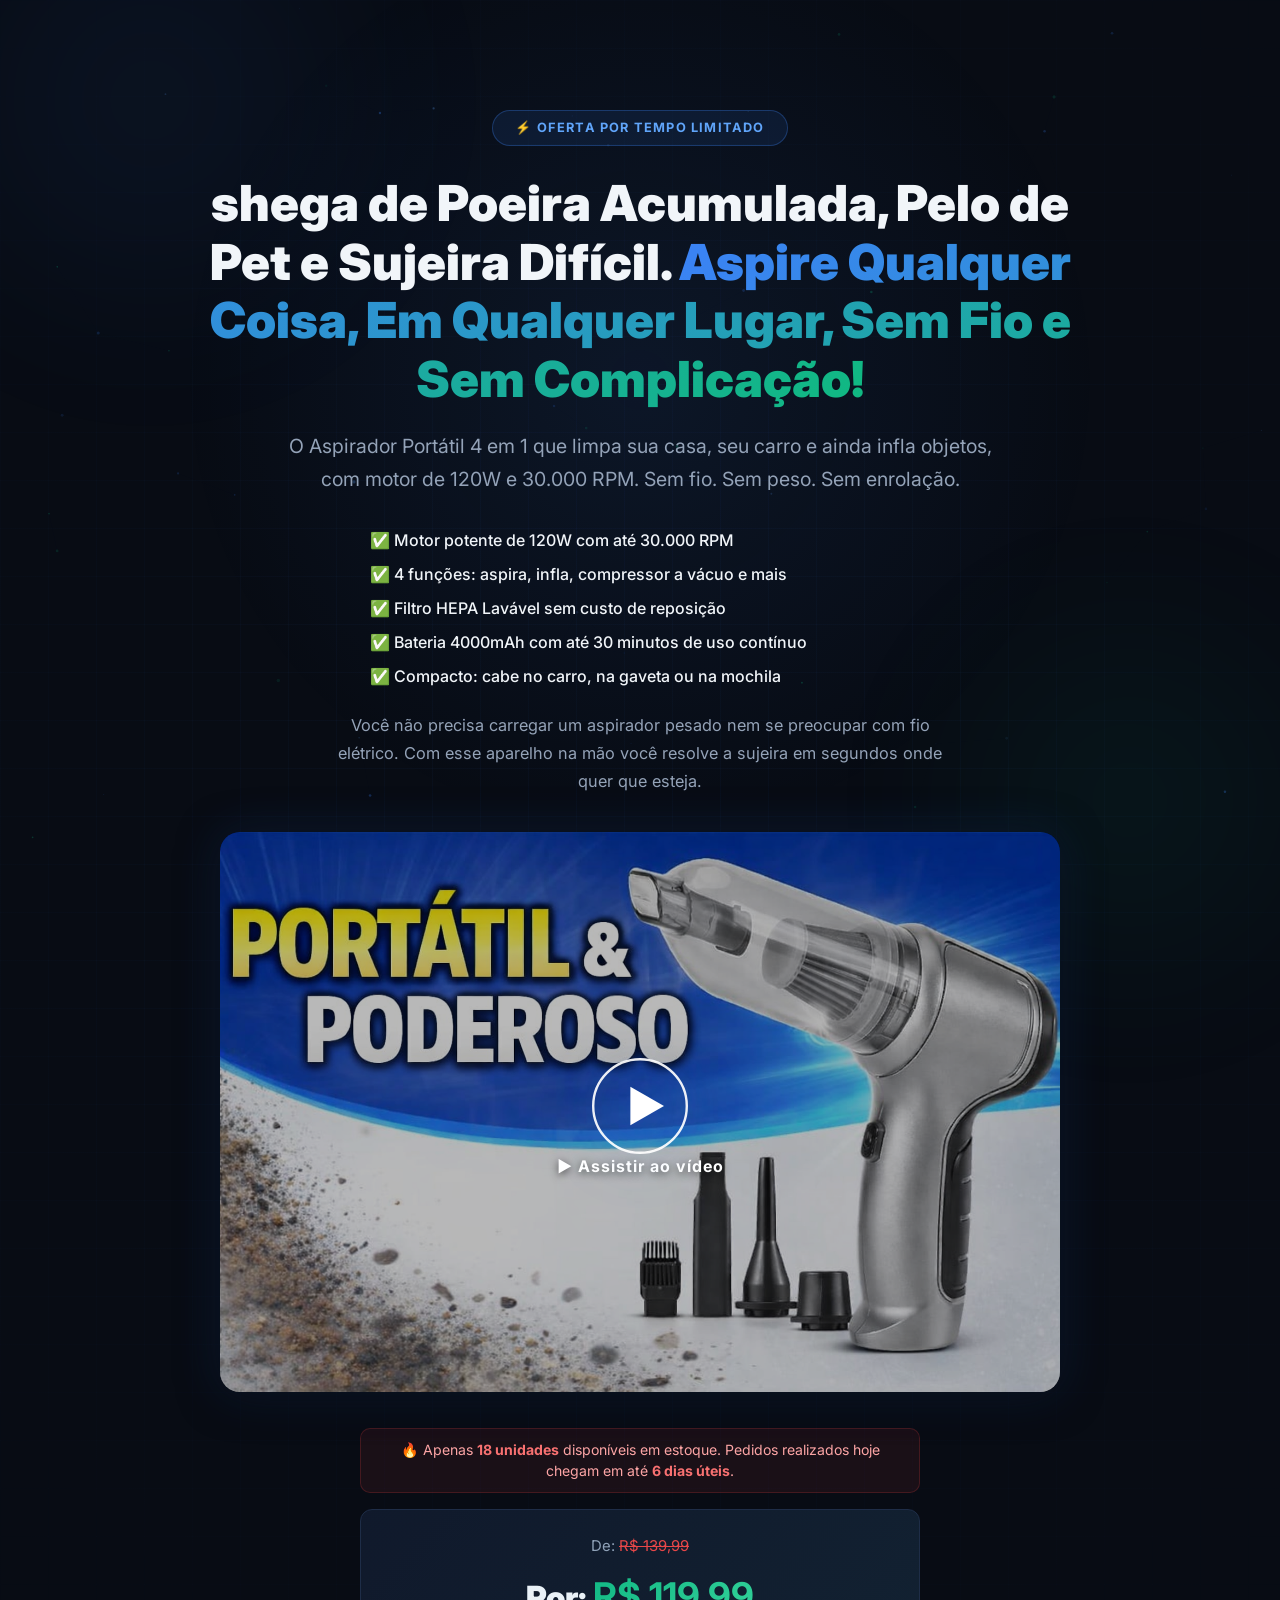
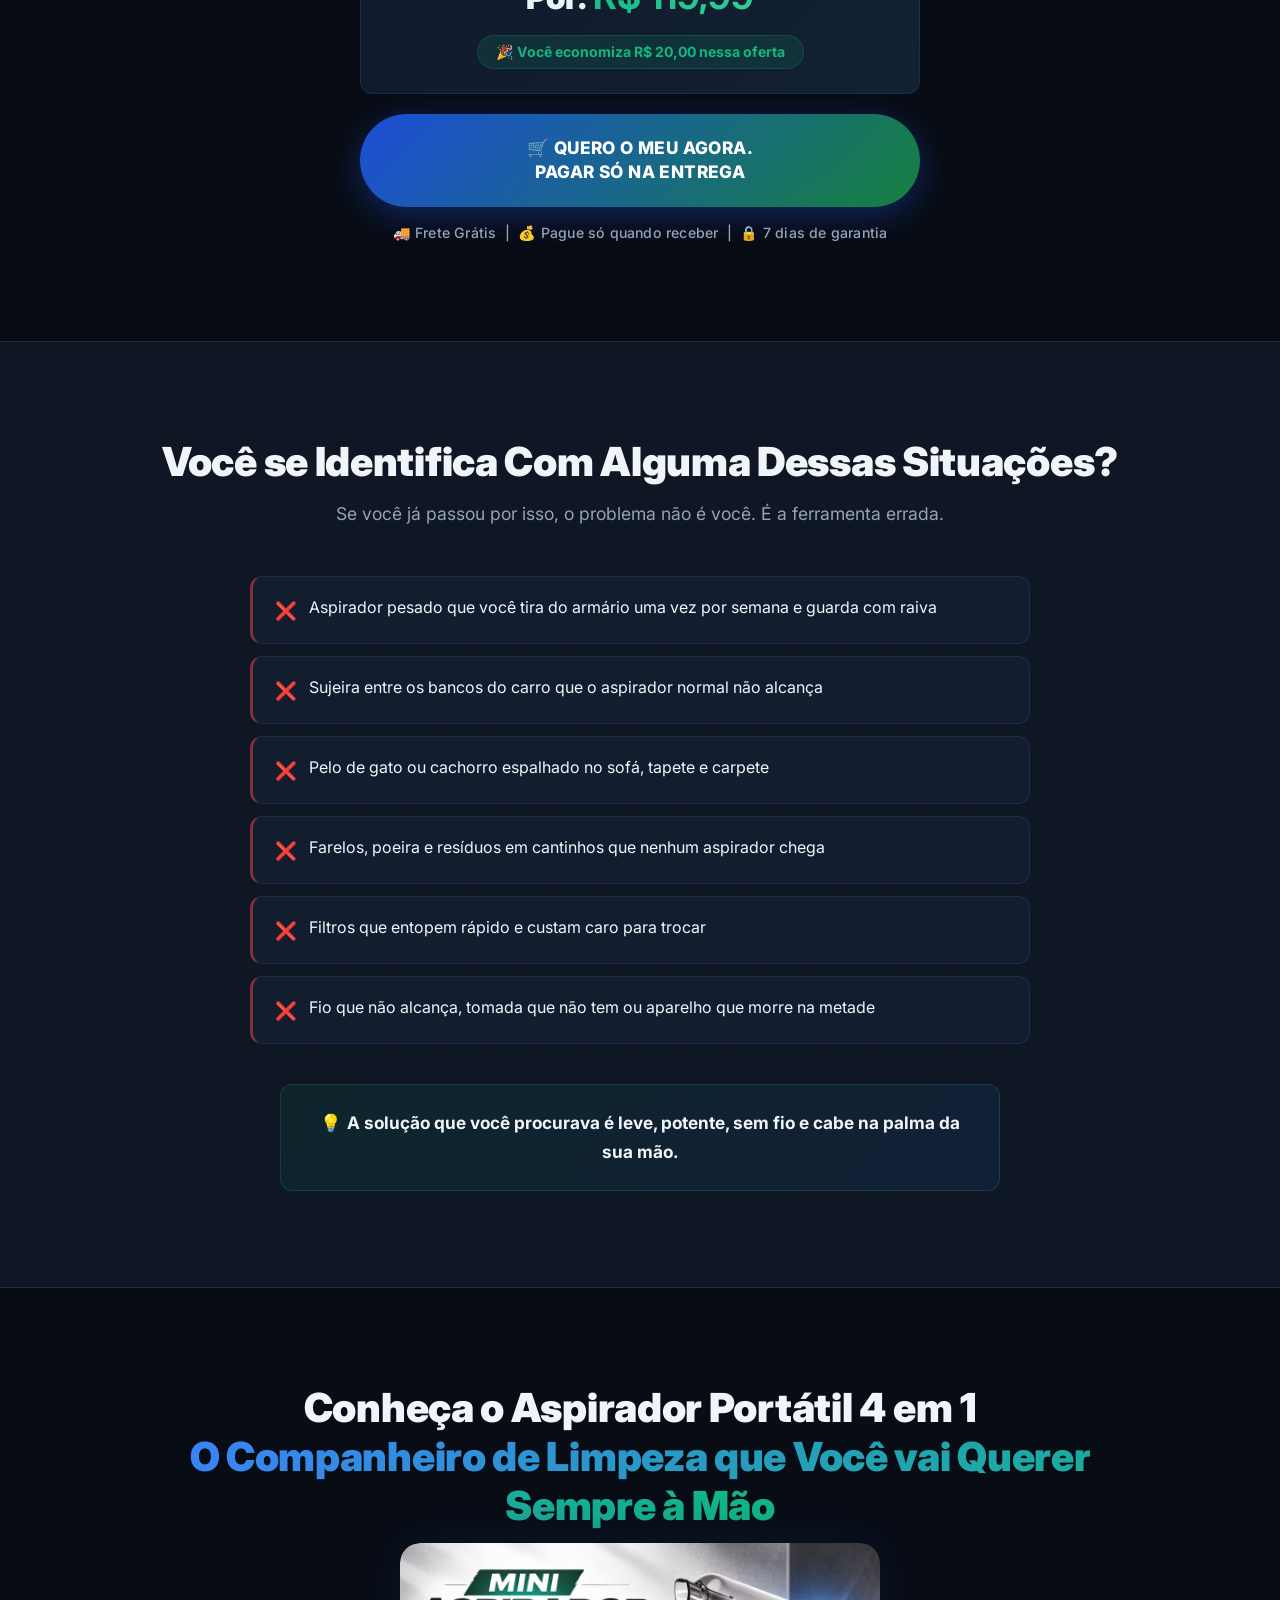
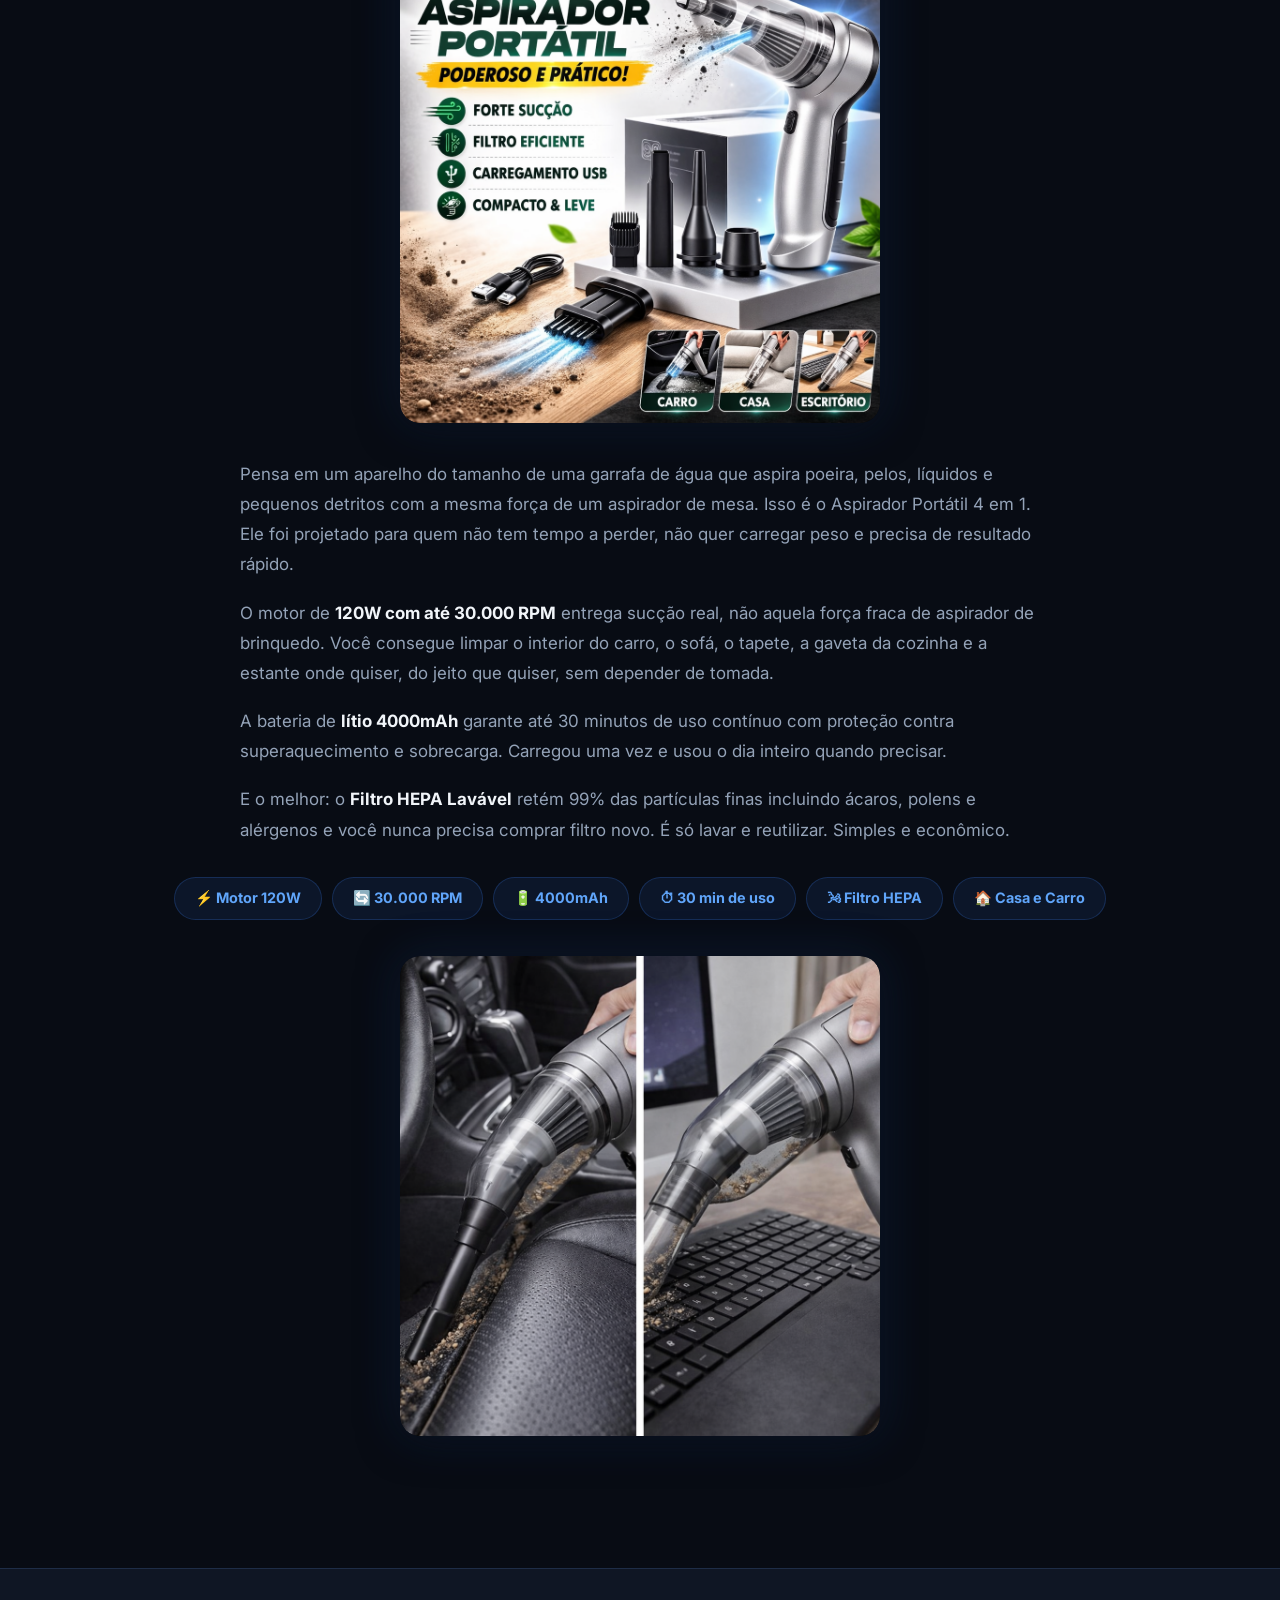
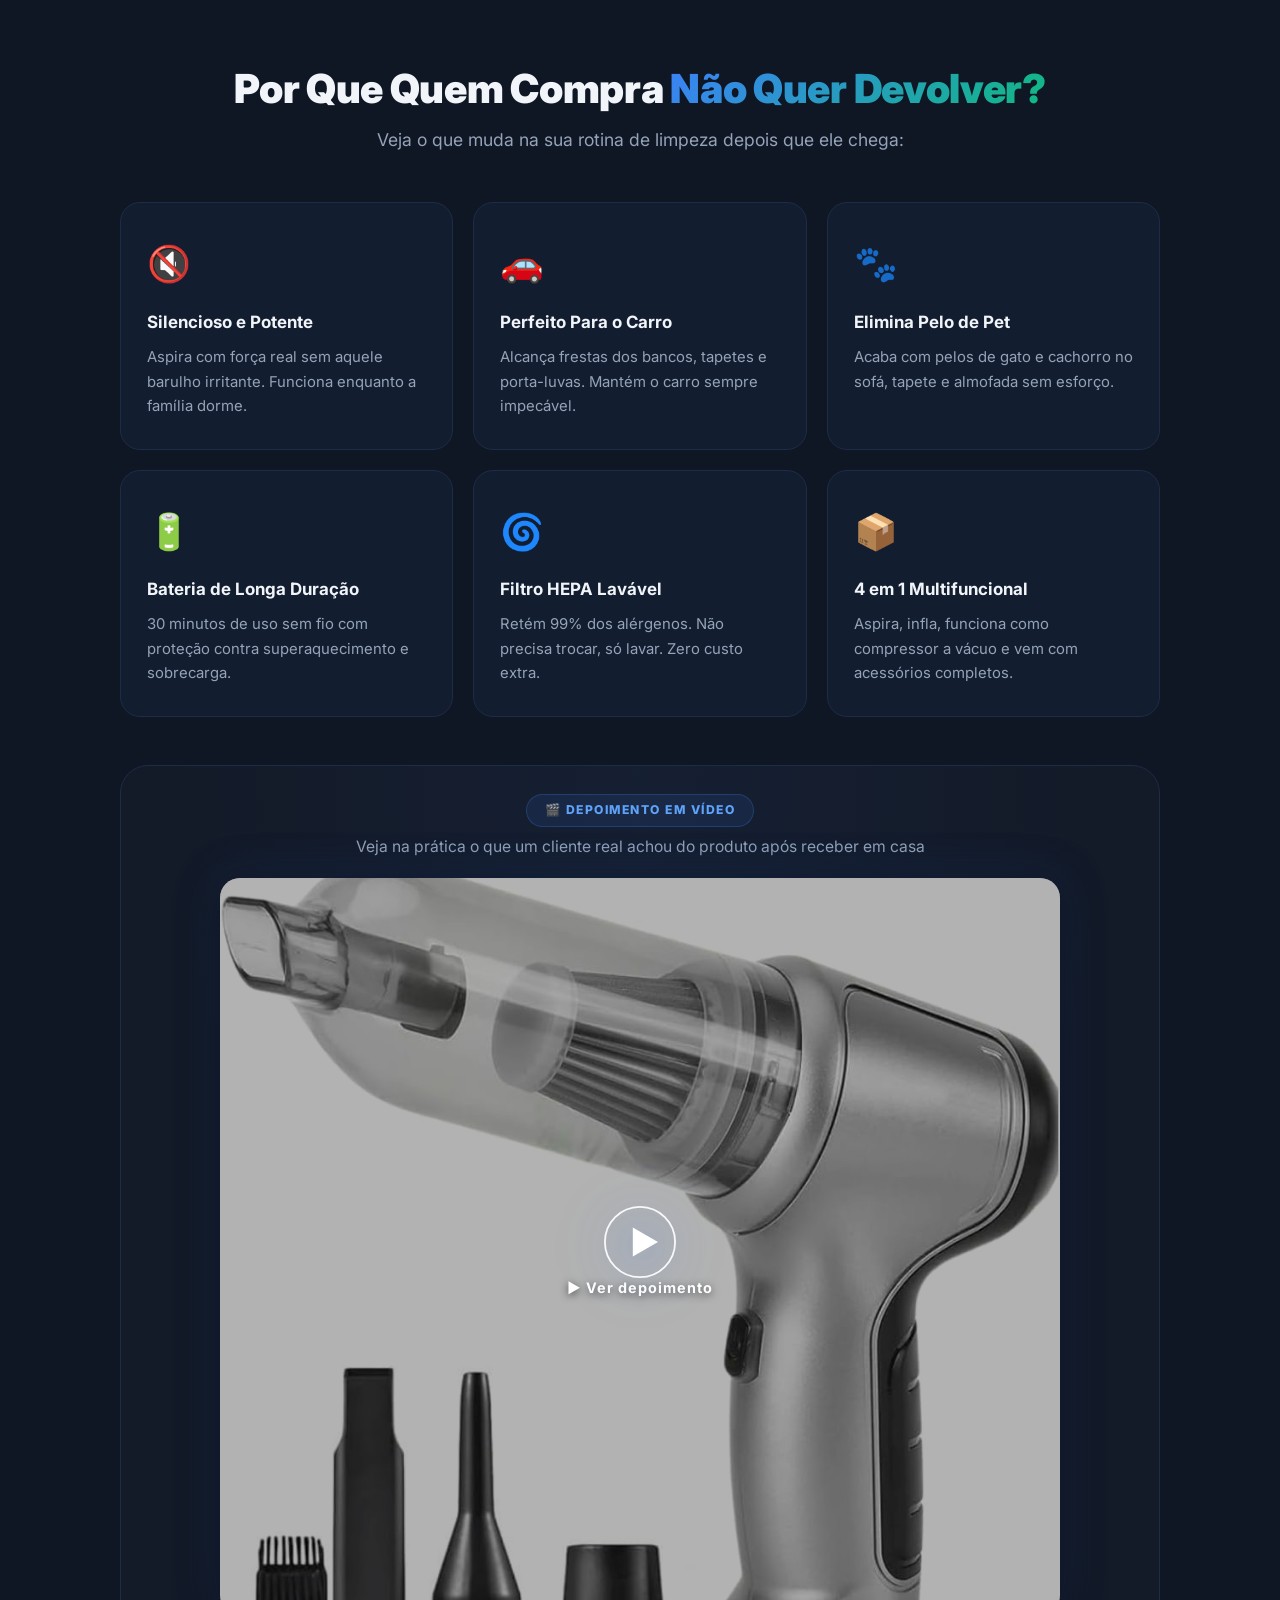
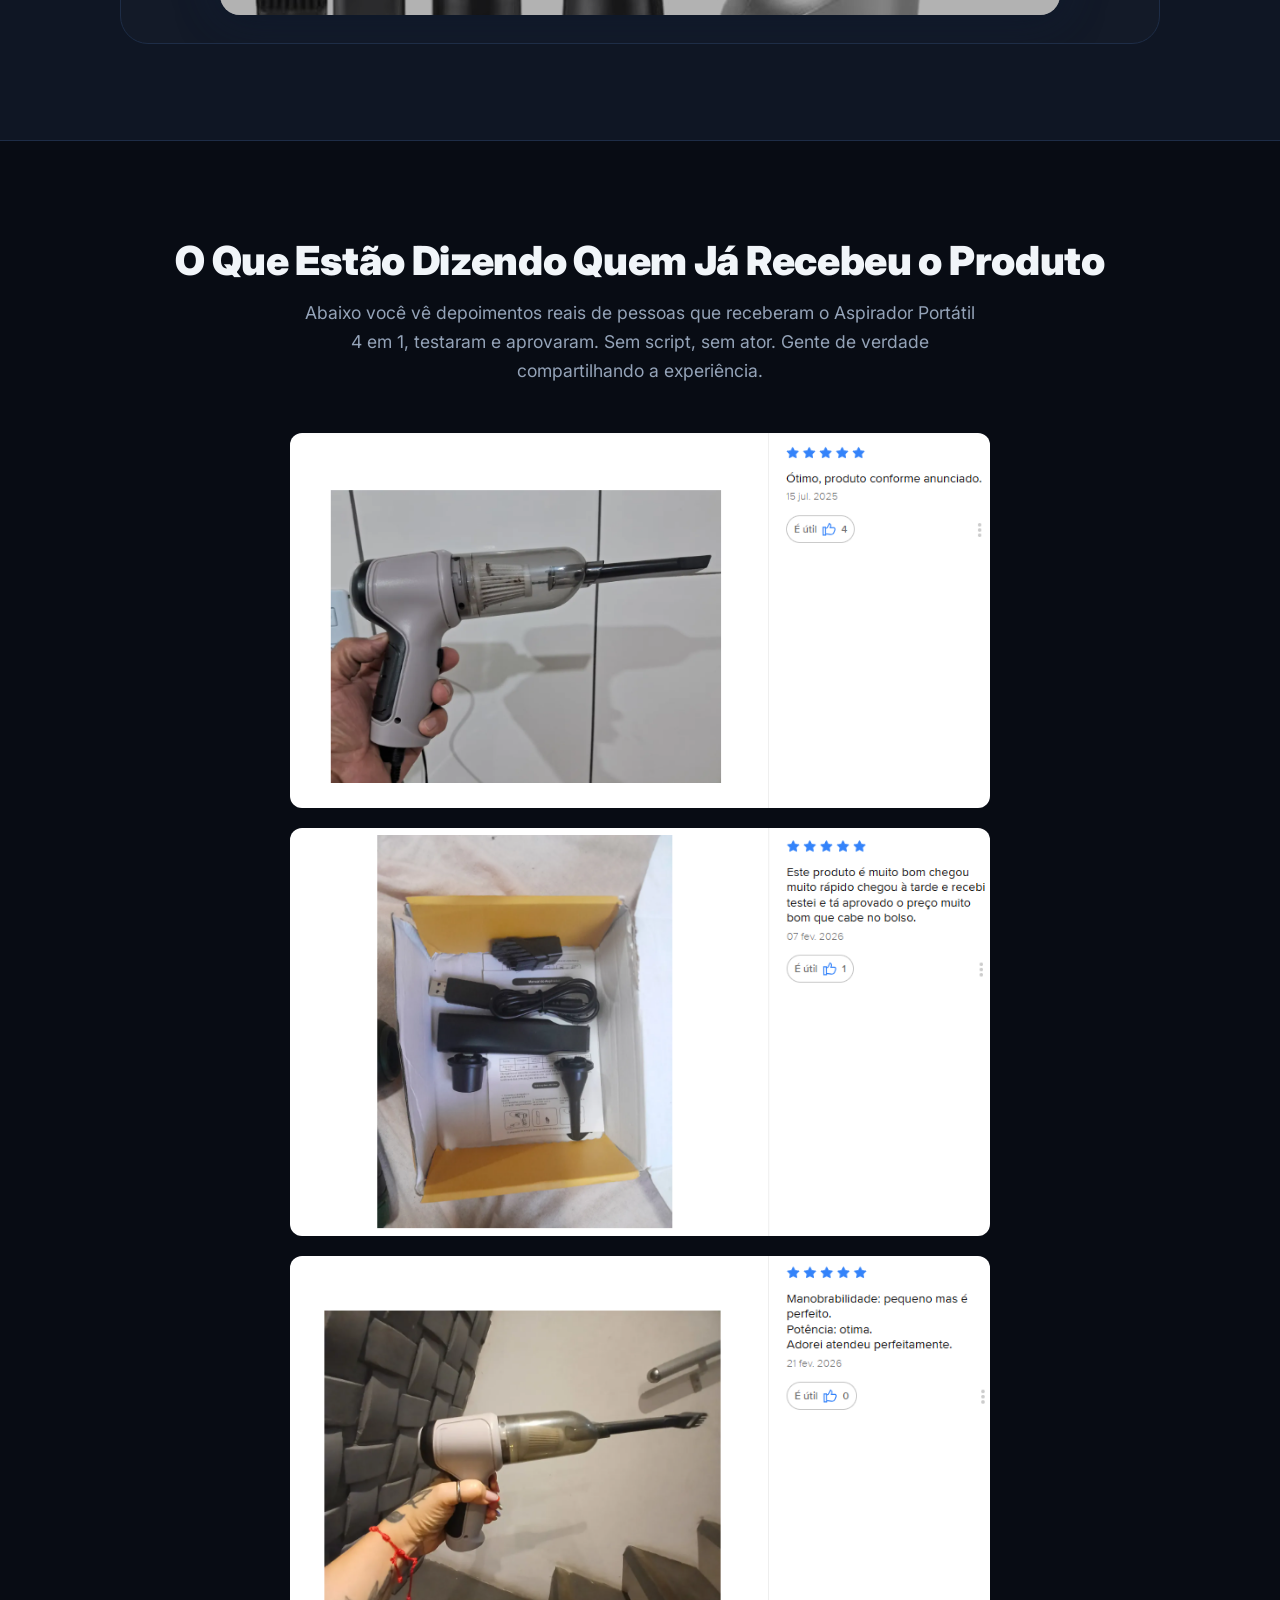
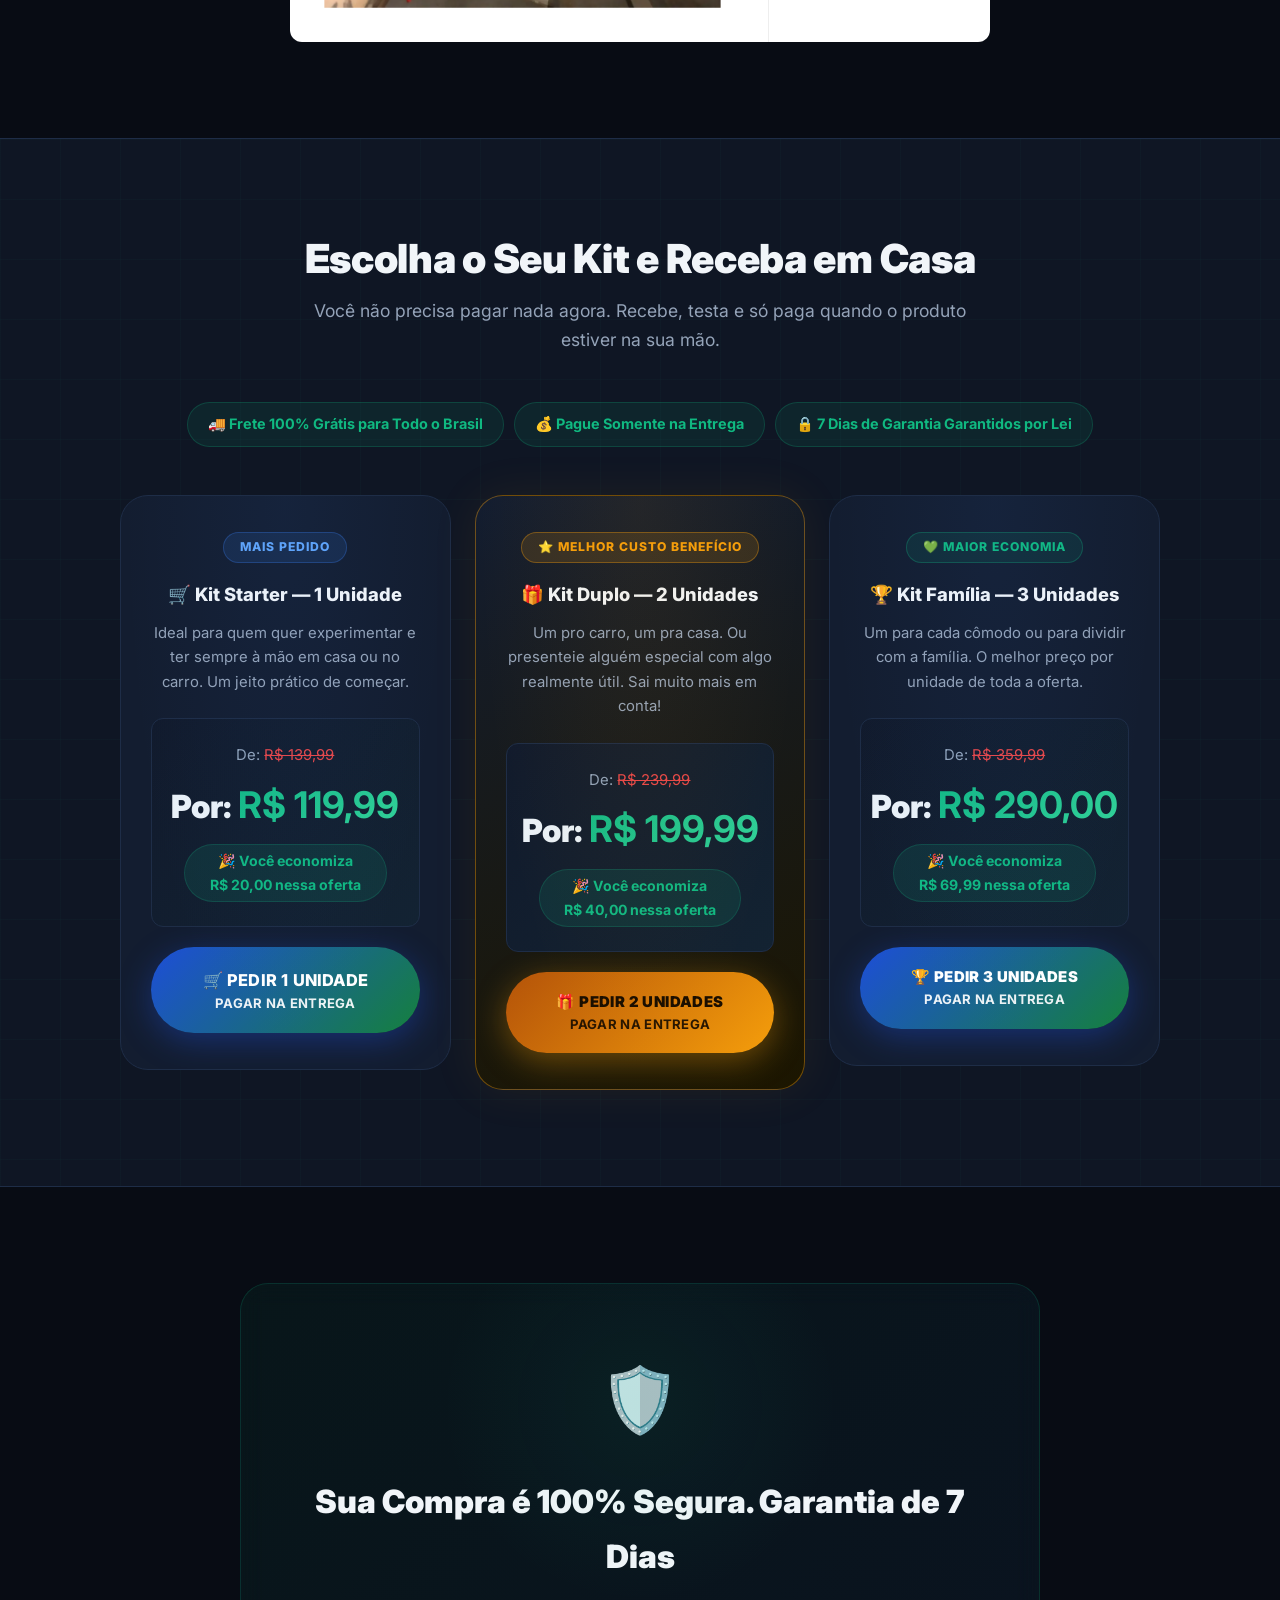
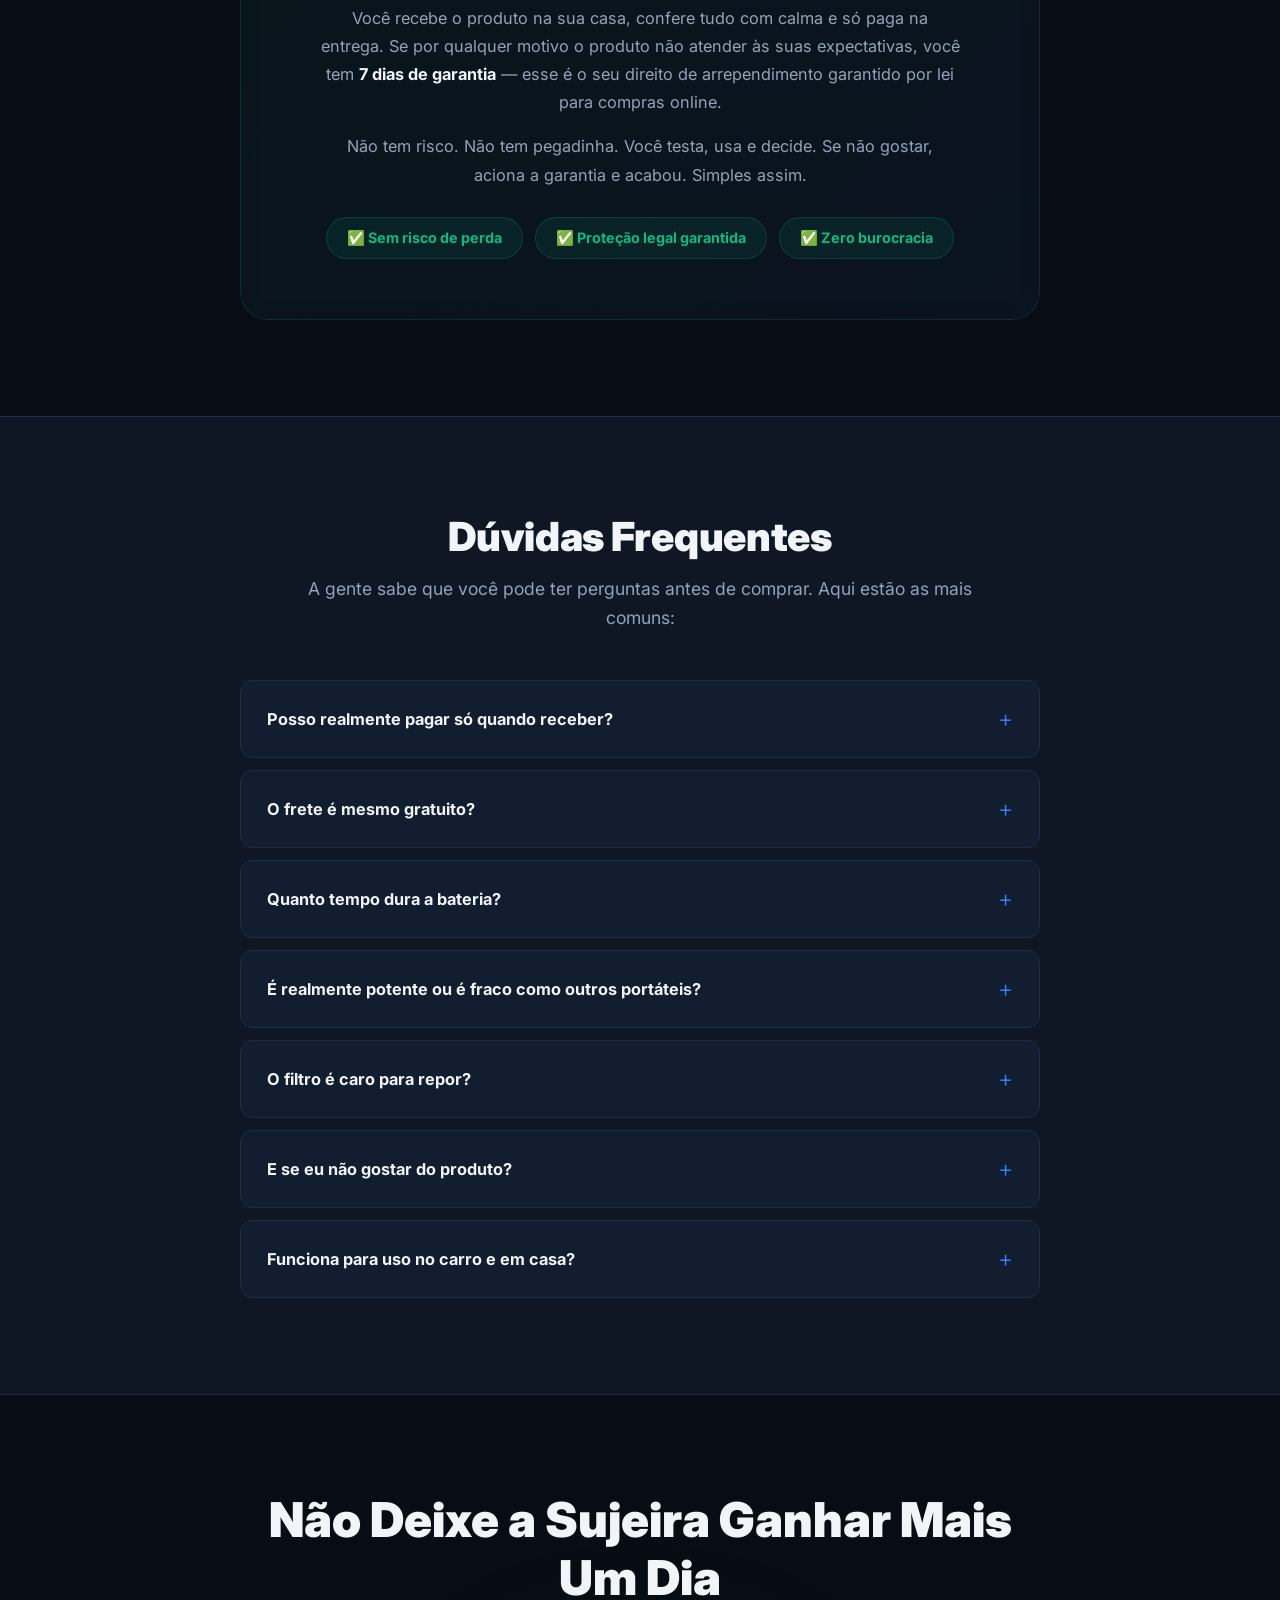
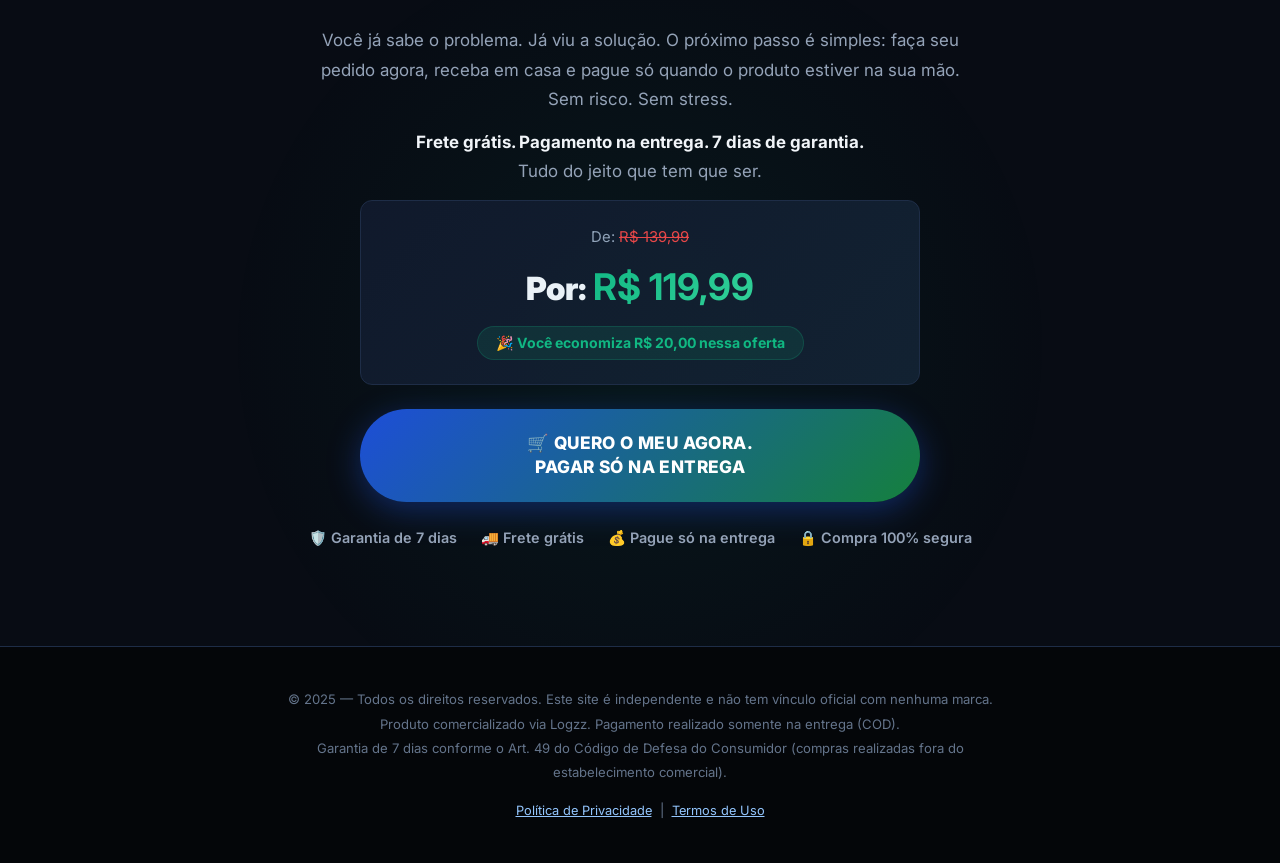
==== commit 9366ea04: "comiti e push para o github" ====
--- a/aspirador-portatil/index.html
+++ b/aspirador-portatil/index.html
@@ -127,7 +127,7 @@
             <div class="hero-badge">⚡ Oferta por tempo limitado</div>
 
             <h1 class="hero-headline">
-                Chega de Poeira Acumulada, Pelo de Pet e Sujeira Difícil.
+                shega de Poeira Acumulada, Pelo de Pet e Sujeira Difícil.
                 <span class="highlight">Aspire Qualquer Coisa, Em Qualquer Lugar, Sem Fio e Sem Complicação!</span>
             </h1>
 
